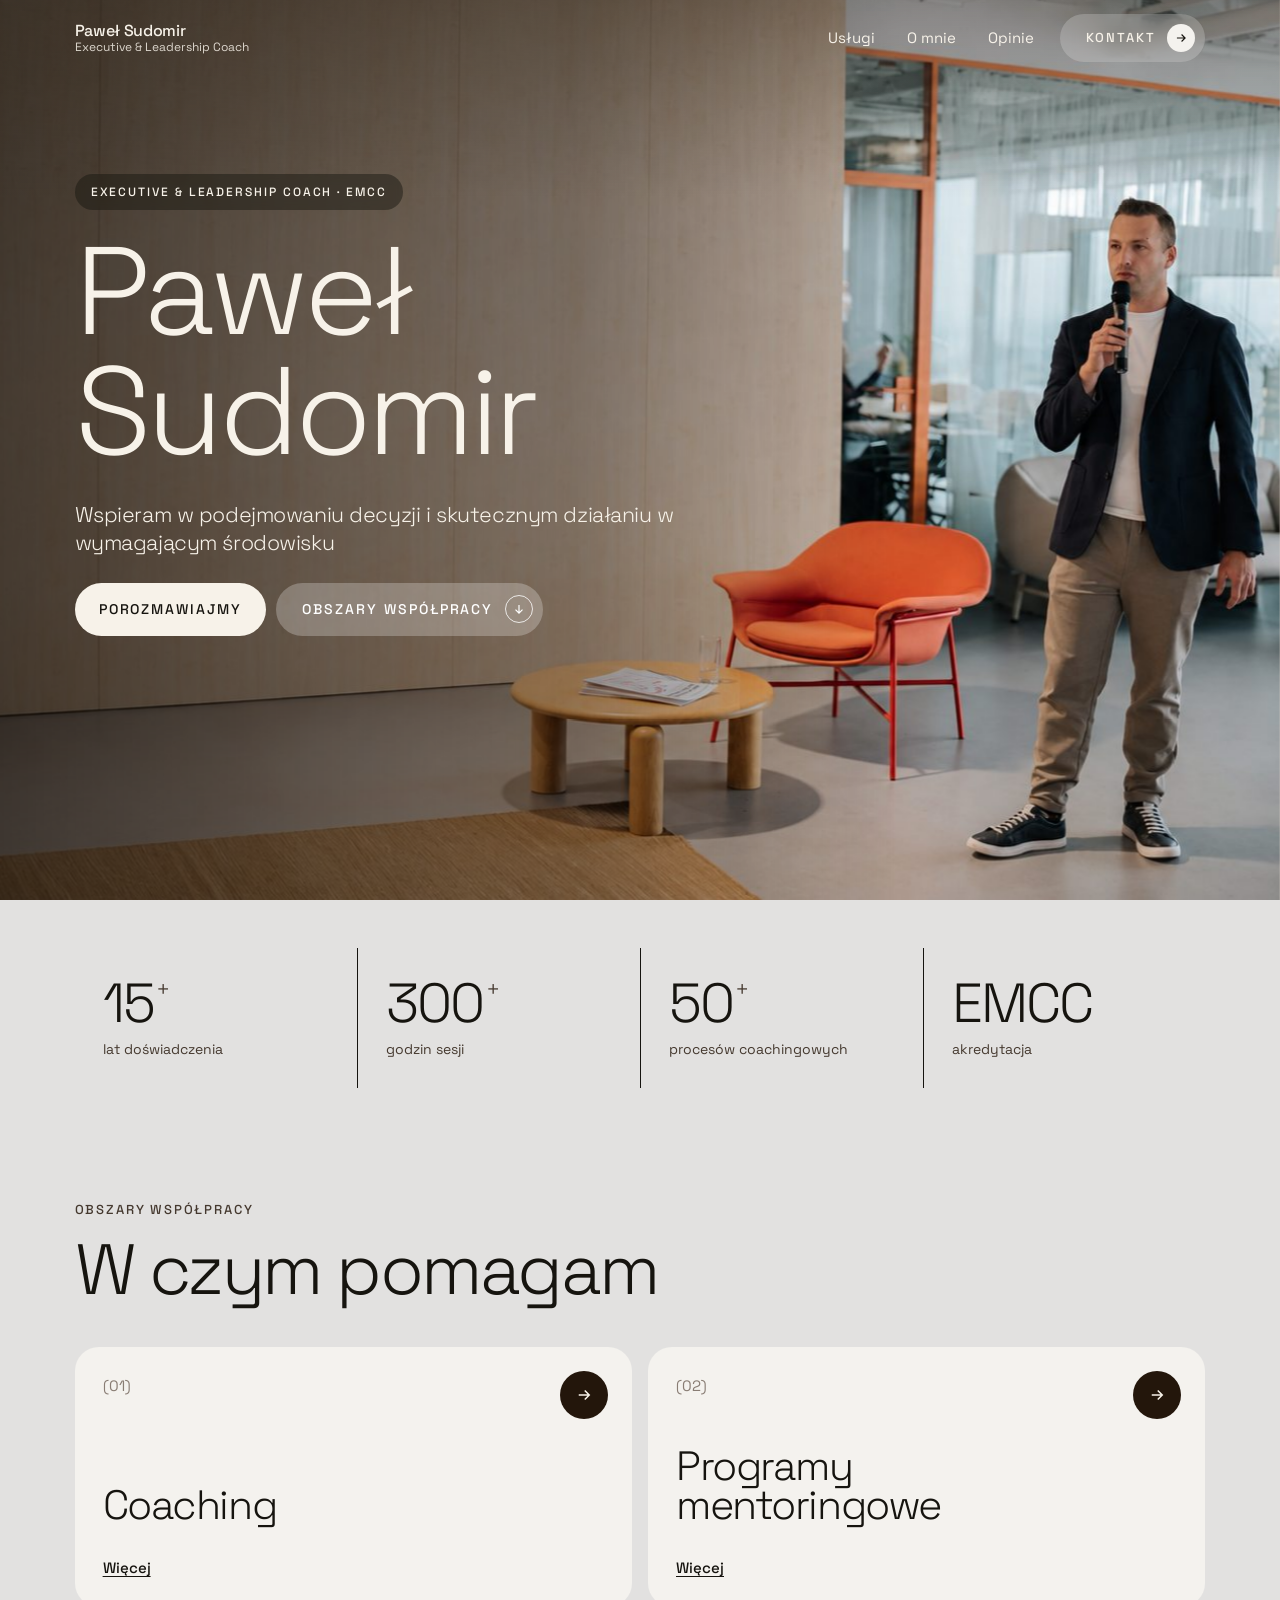
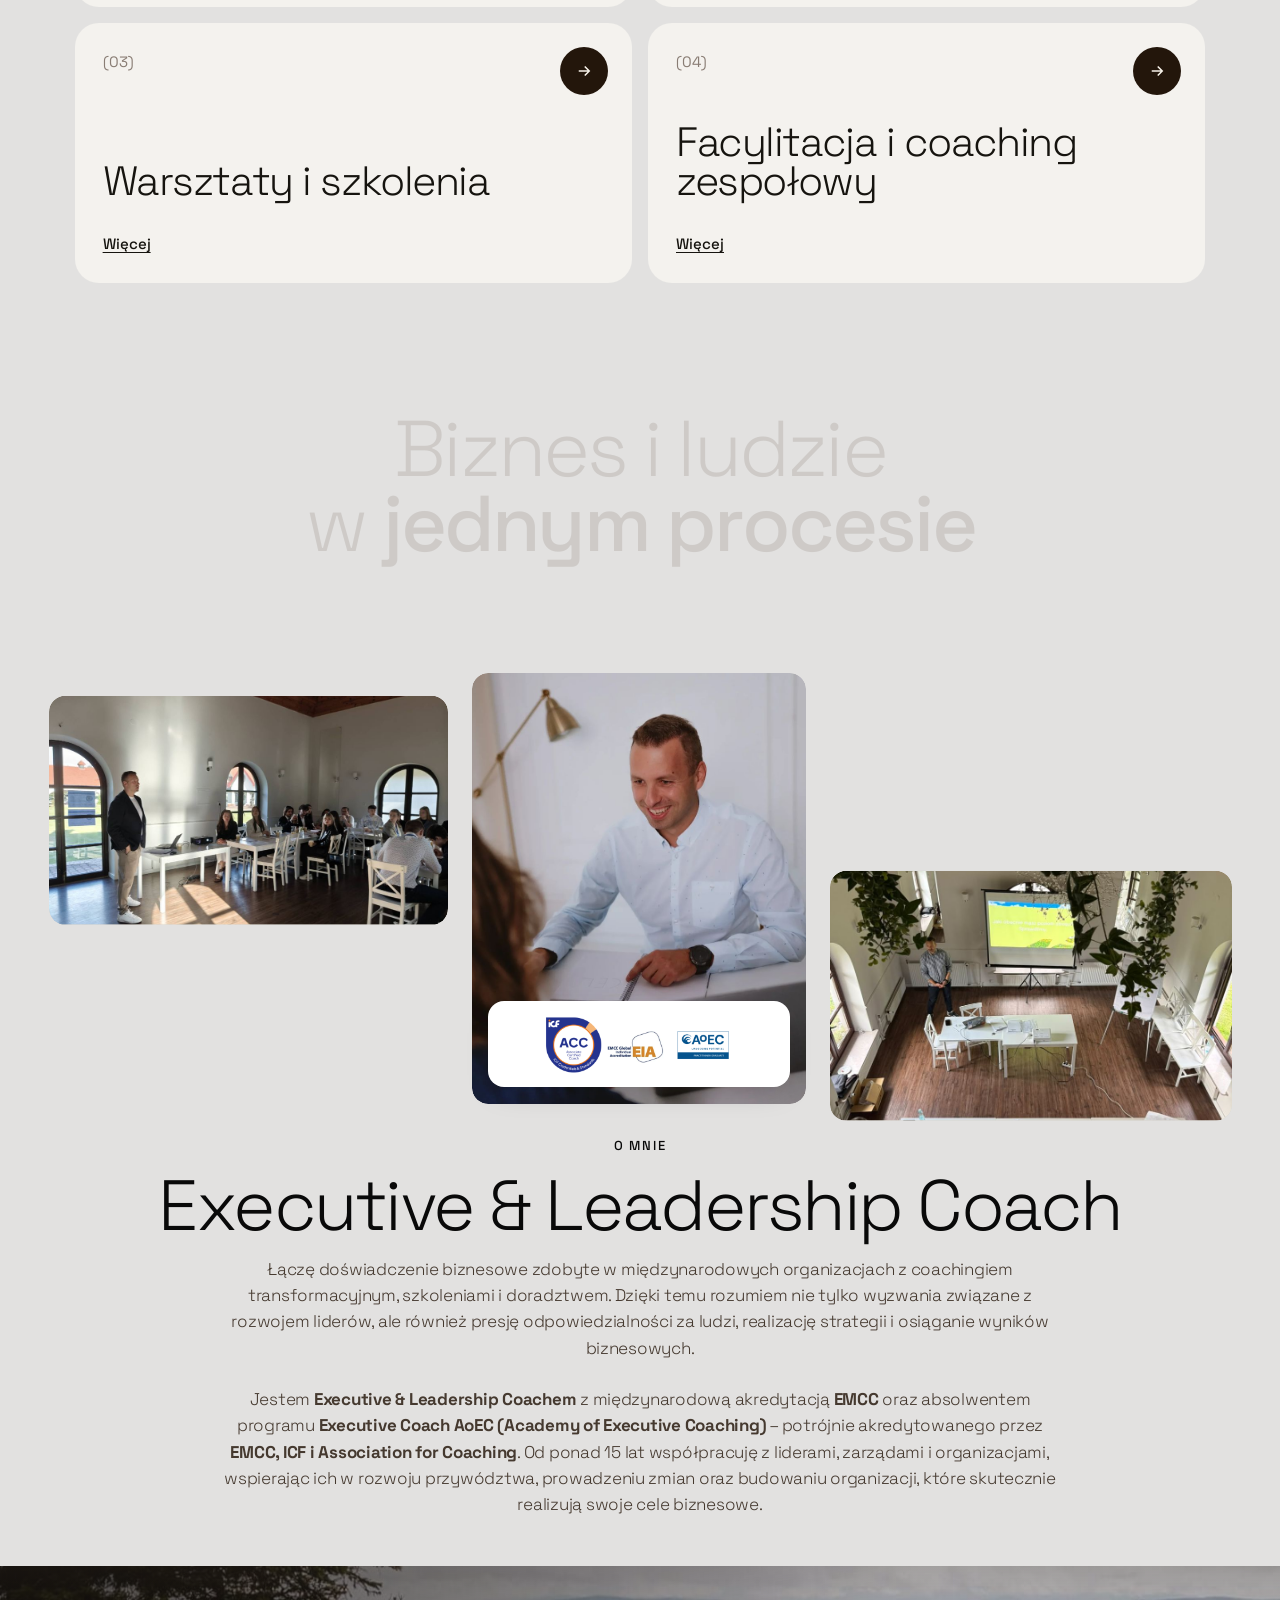
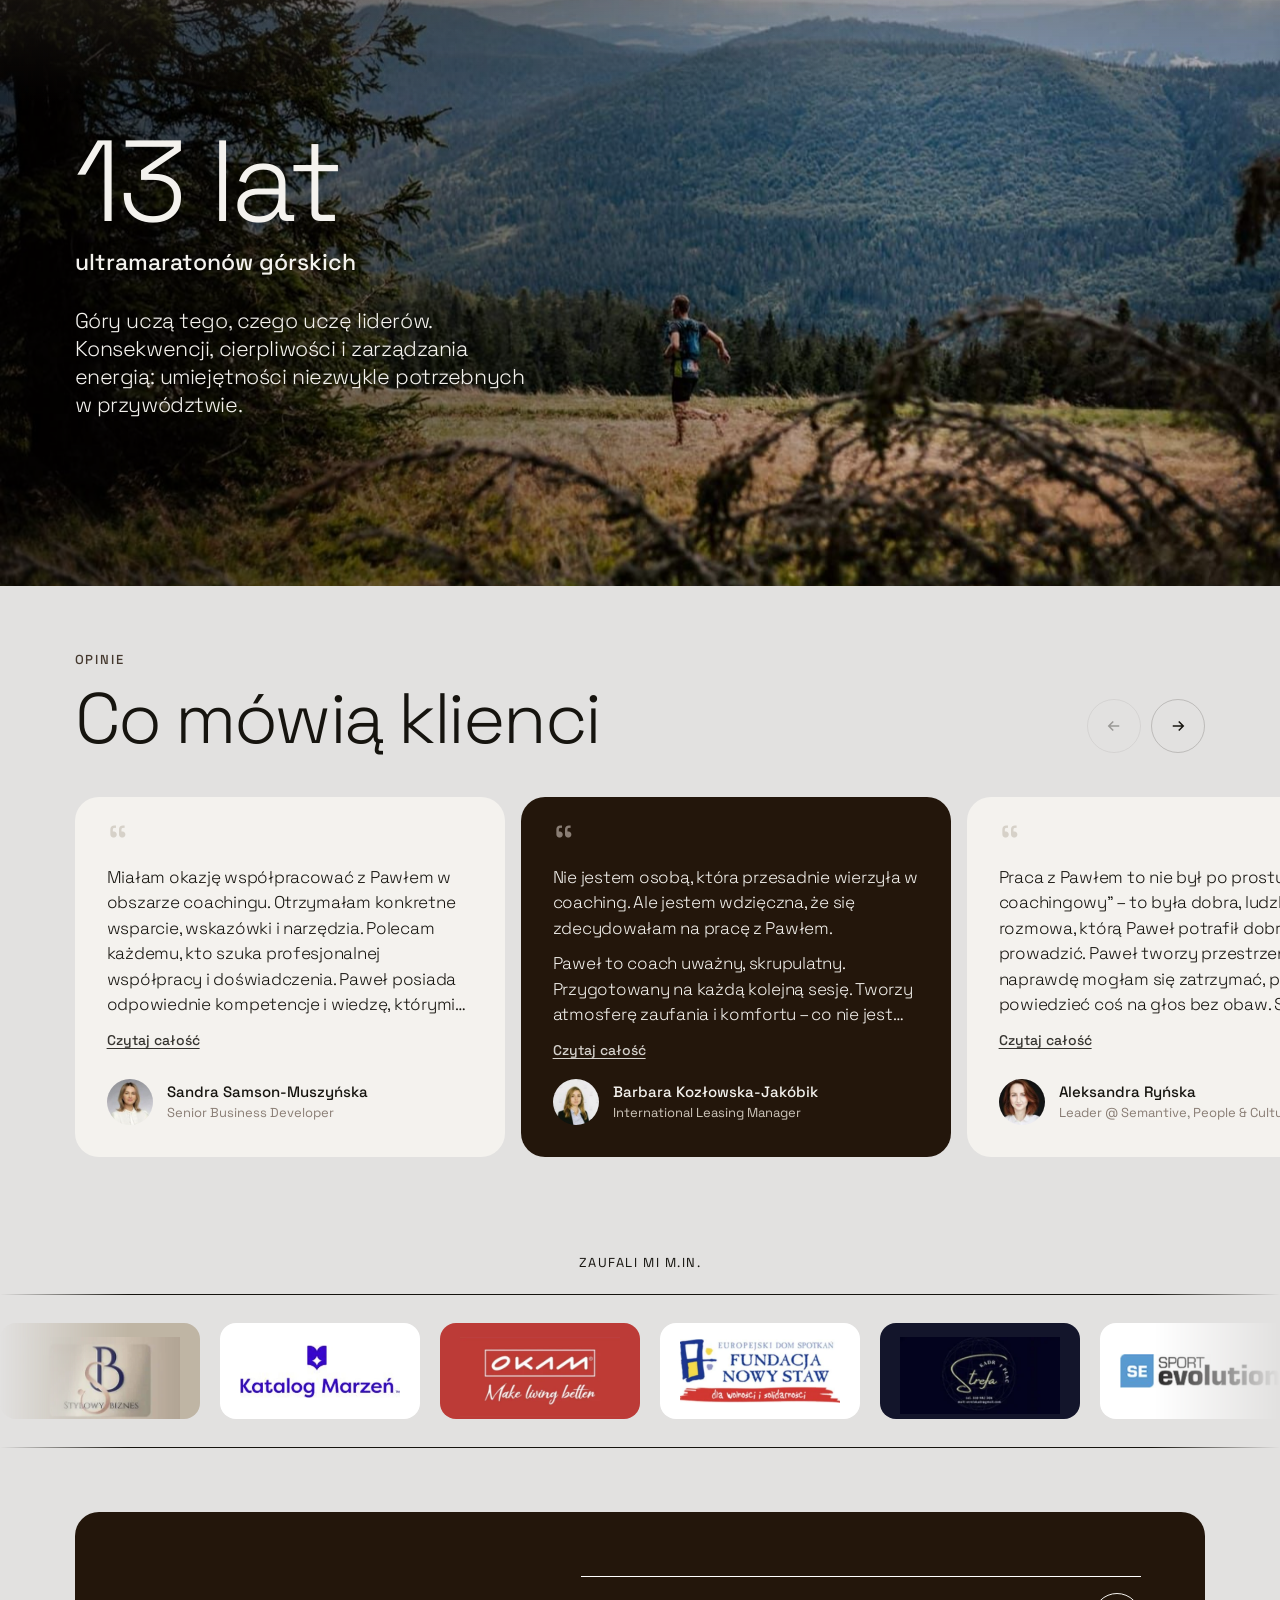
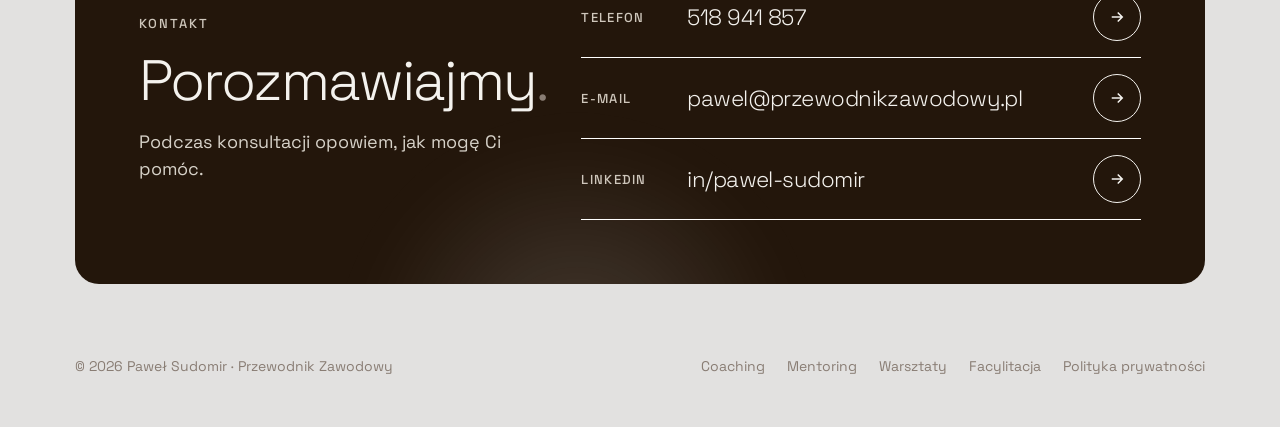
==== index.html @ 73f39958 "Strona Pawła Sudomira — pierwsza wersja" ====
<!DOCTYPE html>
<html lang="pl">
<head>
<meta charset="utf-8">
<meta name="viewport" content="width=device-width, initial-scale=1, viewport-fit=cover">
<title>Paweł Sudomir — Executive & Leadership Coach</title>
<meta name="description" content="Executive & Leadership Coach z akredytacją EMCC. Coaching, programy mentoringowe, warsztaty i szkolenia, facylitacja i coaching zespołowy.">
<link rel="canonical" href="https://przewodnikzawodowy.pl/">
<meta property="og:type" content="website">
<meta property="og:title" content="Paweł Sudomir — Executive & Leadership Coach">
<meta property="og:description" content="Executive & Leadership Coach z akredytacją EMCC. Coaching, programy mentoringowe, warsztaty i szkolenia, facylitacja i coaching zespołowy.">
<meta property="og:image" content="https://przewodnikzawodowy.pl/assets/img/hero.jpg">
<meta name="theme-color" content="#E2E1E0">
<link rel="icon" href="assets/img/favicon.svg" type="image/svg+xml">
<link rel="preload" href="assets/fonts/space-grotesk-latin-wght-normal.woff2" as="font" type="font/woff2" crossorigin>
<link rel="stylesheet" href="assets/css/style.css">
<script defer src="assets/js/main.js"></script>
</head>
<body class="home">
<a class="skip" href="#main">Przejdź do treści</a>
<header class="header" data-solid="0">
  <div class="container">
    <a class="brand" href="#top" aria-label="Paweł Sudomir — strona główna"><b>Paweł Sudomir</b><small>Executive &amp; Leadership Coach</small></a>
    <nav class="nav" aria-label="Główna nawigacja">
      <a href="#uslugi">Usługi</a>
      <a href="#o-mnie">O mnie</a>
      <a href="#opinie">Opinie</a>
      <a class="btn" href="#kontakt">Kontakt <span class="ic"><svg viewBox="0 0 24 24" fill="none" stroke="currentColor" stroke-width="2" aria-hidden="true"><path d="M5 12h14M13 6l6 6-6 6"/></svg></span></a>
    </nav>
    <button class="burger" aria-label="Otwórz menu" aria-expanded="false" aria-controls="mobile-menu"><span></span><span></span></button>
  </div>
</header>
<div class="mobile-menu" id="mobile-menu" aria-hidden="true">
  <nav aria-label="Menu mobilne">
    <a href="#uslugi">Usługi</a>
    <a href="#o-mnie">O mnie</a>
    <a href="#opinie">Opinie</a>
    <a href="#kontakt">Kontakt</a>
  </nav>
  <div class="mm-contact"><a href="tel:+48518941857">518 941 857</a><a href="mailto:pawel@przewodnikzawodowy.pl">pawel@przewodnikzawodowy.pl</a></div>
</div>
<main id="main">
  <section class="hero" id="top" aria-label="Wprowadzenie">
    <div class="hero-media" data-parallax="0.18"><img src="assets/img/hero.jpg" alt="Paweł Sudomir podczas wystąpienia" width="1672" height="941" fetchpriority="high"></div>
    <div class="hero-inner container">
      <span class="hero-tag fade-in">Executive &amp; Leadership Coach · EMCC</span>
      <h1><span class="line"><span>Paweł</span></span><span class="line"><span>Sudomir</span></span></h1>
      <p class="lead fade-in d1">Wspieram w podejmowaniu decyzji i skutecznym działaniu w wymagającym środowisku</p>
      <div class="hero-actions fade-in d2">
        <a class="btn btn-cream" href="#kontakt">Porozmawiajmy</a>
        <a class="btn btn-glass" href="#uslugi">Obszary współpracy <span class="ic"><svg viewBox="0 0 24 24" fill="none" stroke="currentColor" stroke-width="2" aria-hidden="true"><path d="M12 5v14M6 13l6 6 6-6"/></svg></span></a>
      </div>
    </div>
  </section>

  <section class="container" aria-label="W liczbach">
    <div class="stats">
      <div class="stat rv"><div class="num"><span data-count="15">15</span><sup>+</sup></div><p>lat doświadczenia</p></div>
      <div class="stat rv rv-d1"><div class="num"><span data-count="300">300</span><sup>+</sup></div><p>godzin sesji</p></div>
      <div class="stat rv rv-d2"><div class="num"><span data-count="50">50</span><sup>+</sup></div><p>procesów coachingowych</p></div>
      <div class="stat rv rv-d3"><div class="num">EMCC</div><p>akredytacja</p></div>
    </div>
  </section>

  <section class="section container" id="uslugi" aria-labelledby="uslugi-h">
    <div class="sec-head rv"><p class="kicker">Obszary współpracy</p><h2 class="h-xl" id="uslugi-h">W czym pomagam</h2></div>
    <div class="services">
      <a class="svc rv" href="uslugi/coaching.html">
        <span class="nr">(01)</span>
        <span class="arrow" aria-hidden="true"><svg viewBox="0 0 24 24" fill="none" stroke="currentColor" stroke-width="2" aria-hidden="true"><path d="M5 12h14M13 6l6 6-6 6"/></svg></span>
        <span class="bottom"><h3>Coaching</h3><span class="desc"><span>Indywidualna praca z liderem nad decyzjami, komunikacją i działaniem pod presją.</span></span><span class="more">Więcej</span></span>
      </a>
      <a class="svc rv rv-d1" href="uslugi/mentoring.html">
        <span class="nr">(02)</span>
        <span class="arrow" aria-hidden="true"><svg viewBox="0 0 24 24" fill="none" stroke="currentColor" stroke-width="2" aria-hidden="true"><path d="M5 12h14M13 6l6 6-6 6"/></svg></span>
        <span class="bottom"><h3>Programy mentoringowe</h3><span class="desc"><span>Programy, w których doświadczenie liderów realnie przechodzi na kolejnych managerów.</span></span><span class="more">Więcej</span></span>
      </a>
      <a class="svc rv" href="uslugi/warsztaty.html">
        <span class="nr">(03)</span>
        <span class="arrow" aria-hidden="true"><svg viewBox="0 0 24 24" fill="none" stroke="currentColor" stroke-width="2" aria-hidden="true"><path d="M5 12h14M13 6l6 6-6 6"/></svg></span>
        <span class="bottom"><h3>Warsztaty i szkolenia</h3><span class="desc"><span>Praktyczne warsztaty z przywództwa, komunikacji i pracy pod presją. Mniej teorii, więcej ćwiczeń.</span></span><span class="more">Więcej</span></span>
      </a>
      <a class="svc rv rv-d1" href="uslugi/facylitacja.html">
        <span class="nr">(04)</span>
        <span class="arrow" aria-hidden="true"><svg viewBox="0 0 24 24" fill="none" stroke="currentColor" stroke-width="2" aria-hidden="true"><path d="M5 12h14M13 6l6 6-6 6"/></svg></span>
        <span class="bottom"><h3>Facylitacja i coaching zespołowy</h3><span class="desc"><span>Spotkania, na których zarządy i zespoły dochodzą do decyzji, oraz praca nad współpracą w zespole.</span></span><span class="more">Więcej</span></span>
      </a>
    </div>
  </section>

  <section class="statement container" aria-label="Motto"><p data-words>Biznes i ludzie <br>w <strong>jednym procesie</strong></p></section>

  <section class="about" id="o-mnie" aria-labelledby="o-mnie-h">
    <div class="gallery" data-gallery>
      <figure class="g1 rv" data-float="-0.04"><img src="assets/img/sala.jpg" alt="Warsztat prowadzony przez Pawła Sudomira" loading="lazy" width="1000" height="750"></figure>
      <figure class="g2 rv rv-d1">
        <div class="ph"><img src="assets/img/coaching.jpg" alt="Paweł Sudomir podczas sesji coachingowej" loading="lazy" width="900" height="1038"></div>
        <div class="badges"><img src="assets/img/akredytacje.png" alt="Akredytacje: ICF ACC, EMCC Global Individual Accreditation, AoEC Practitioner Graduate" loading="lazy" width="906" height="252"></div>
      </figure>
      <figure class="g3 rv rv-d2" data-float="0.05"><img src="assets/img/warsztaty.jpg" alt="Uczestnicy warsztatu przy pracy" loading="lazy" width="900" height="1200"></figure>
    </div>
    <div class="about-text">
      <p class="kicker rv">O mnie</p>
      <h2 class="h-xl rv" id="o-mnie-h">Executive &amp; Leadership Coach</h2>
      <div class="body rv">
        <p>Łączę doświadczenie biznesowe zdobyte w międzynarodowych organizacjach z coachingiem transformacyjnym, szkoleniami i doradztwem. Dzięki temu rozumiem nie tylko wyzwania związane z rozwojem liderów, ale również presję odpowiedzialności za ludzi, realizację strategii i osiąganie wyników biznesowych.</p>
        <p>Jestem <strong>Executive &amp; Leadership Coachem</strong> z międzynarodową akredytacją <strong>EMCC</strong> oraz absolwentem programu <strong>Executive Coach AoEC (Academy of Executive Coaching)</strong> – potrójnie akredytowanego przez <strong>EMCC, ICF i Association for Coaching</strong>. Od ponad 15 lat współpracuję z liderami, zarządami i organizacjami, wspierając ich w rozwoju przywództwa, prowadzeniu zmian oraz budowaniu organizacji, które skutecznie realizują swoje cele biznesowe.</p>
      </div>
    </div>
  </section>

  <section class="passion" id="pasja" aria-labelledby="pasja-h">
    <div class="passion-media" data-parallax="0.12"><img src="assets/img/pasja.jpg" alt="Paweł Sudomir podczas biegu górskiego" loading="lazy" width="1440" height="960"></div>
    <div class="container">
      <div class="passion-box">
        <div class="rv"><p class="big" id="pasja-h"><span data-count="13">13</span> lat</p><p class="sub">ultramaratonów górskich</p></div>
        <p class="txt rv rv-d1">Góry uczą tego, czego uczę liderów. Konsekwencji, cierpliwości i zarządzania energią: umiejętności niezwykle potrzebnych w przywództwie.</p>
      </div>
    </div>
  </section>

  <section class="section" id="opinie" aria-labelledby="opinie-h">
    <div class="container reviews-head rv">
      <div class="sec-head" style="margin:0"><p class="kicker">Opinie</p><h2 class="h-xl" id="opinie-h">Co mówią klienci</h2></div>
      <div class="car-nav"><button type="button" data-prev aria-label="Poprzednia opinia"><svg viewBox="0 0 24 24" fill="none" stroke="currentColor" stroke-width="2" aria-hidden="true"><path d="M19 12H5M11 6l-6 6 6 6"/></svg></button><button type="button" data-next aria-label="Następna opinia"><svg viewBox="0 0 24 24" fill="none" stroke="currentColor" stroke-width="2" aria-hidden="true"><path d="M5 12h14M13 6l6 6-6 6"/></svg></button></div>
    </div>
    <div class="track rv" data-track tabindex="0" aria-label="Opinie klientów (przewijane)">
      <figure class="review ">
        <div><div class="q" aria-hidden="true">“</div><blockquote><p>Miałam okazję współpracować z Pawłem w obszarze coachingu. Otrzymałam konkretne wsparcie, wskazówki i narzędzia. Polecam każdemu, kto szuka profesjonalnej współpracy i doświadczenia. Paweł posiada odpowiednie kompetencje i wiedzę, którymi się dzieli i umiejętnie kieruje, tak aby wypracować najlepsze rozwiązania. Właśnie takie podejście pomogło mi wybrać kierunek działania, ustalić priorytety oraz zaplanować kolejne kroki. Bardzo polecam!</p></blockquote><button type="button" class="read-more" data-read>Czytaj całość</button></div>
        <figcaption><img class="av" src="assets/img/opinie/ss.jpg" alt="" width="46" height="46"><span><b>Sandra Samson-Muszyńska</b><small>Senior Business Developer</small></span></figcaption>
      </figure>
      <figure class="review dark">
        <div><div class="q" aria-hidden="true">“</div><blockquote><p>Nie jestem osobą, która przesadnie wierzyła w coaching. Ale jestem wdzięczna, że się zdecydowałam na pracę z Pawłem.</p><p>Paweł to coach uważny, skrupulatny. Przygotowany na każdą kolejną sesję. Tworzy atmosferę zaufania i komfortu – co nie jest łatwe, szczególnie rozmawiając online! Co szczególnie do mnie trafiło to to, że za każdym razem wiedziałam, że mogę przyjść z tym, czego akurat potrzebuję, a Paweł podąży za mną – bo ma do tego narzędzia i przygotowanie.</p><p>Wypracowałam z jego pomocą narzędzia, z których korzystam codziennie i naprawdę ułatwiają mi życie.</p><p>Gdy szukasz zmiany, potrzebujesz się przeprofilować, coś Cię uwiera – szczególnie w życiu profesjonalnym – Paweł to Twój człowiek!</p><p>Powodzenia Paweł i jeszcze raz wielkie dzięki!</p></blockquote><button type="button" class="read-more" data-read>Czytaj całość</button></div>
        <figcaption><img class="av" src="assets/img/opinie/bk.jpg" alt="" width="46" height="46"><span><b>Barbara Kozłowska-Jakóbik</b><small>International Leasing Manager</small></span></figcaption>
      </figure>
      <figure class="review ">
        <div><div class="q" aria-hidden="true">“</div><blockquote><p>Praca z Pawłem to nie był po prostu „proces coachingowy” – to była dobra, ludzka rozmowa, którą Paweł potrafił dobrze prowadzić. Paweł tworzy przestrzeń, w której naprawdę mogłam się zatrzymać, pomyśleć, powiedzieć coś na głos bez obaw. Słucha uważnie, z ciekawością i bez presji. Dzięki niemu poukładałam kilka ważnych dla siebie spraw ale i wzmocniłam siebie. Bardzo polecam każdemu, kto szuka nie tylko coacha, ale też uważnego towarzysza w zmianie. Dzięki Paweł!</p></blockquote><button type="button" class="read-more" data-read>Czytaj całość</button></div>
        <figcaption><img class="av" src="assets/img/opinie/ar.jpg" alt="" width="46" height="46"><span><b>Aleksandra Ryńska</b><small>Leader @ Semantive, People & Culture</small></span></figcaption>
      </figure>
      <figure class="review ">
        <div><div class="q" aria-hidden="true">“</div><blockquote><p>Miałam coaching z Pawłem 🙂 Nie wiedziałam, czego się spodziewać, a wyszłam z konkretnymi narzędziami i nową energią – dziękuję! Dzięki Tobie poukładałam sobie w głowie więcej niż przez ostatnie miesiące. Przez cały czas czułam wsparcie i przestrzeń do przemyśleń. Trafne spostrzeżenia i różnorodne pytania pomogły mi skupić się na tym, co naprawdę ważne, dzięki czemu dość szybko osiągnęłam cel. Gorąco polecam! 🙂</p></blockquote><button type="button" class="read-more" data-read>Czytaj całość</button></div>
        <figcaption><img class="av" src="assets/img/opinie/is.jpg" alt="" width="46" height="46"><span><b>Iryna Siwiak</b><small>Executive Assistant for CEO, FoodWell Sp. z o.o.</small></span></figcaption>
      </figure>
      <figure class="review ink">
        <div><div class="q" aria-hidden="true">“</div><blockquote><p>Sesje coachingowe z Pawłem, to kilka tygodni pełne emocji i refleksji. Pokazały mi szerszą perspektywę patrzenia na świat, na problemy i wyzwania – dotyczy to zarówno sfery prywatnej jak i służbowej. Nie wiedziałam czego się spodziewać po sesjach, ale Paweł świetnie poprowadził mnie za rękę.</p><p>Okazało się, że „się da”, że jest rozwiązanie, że mam zasoby i muszę (i chcę!) po nie sięgnąć. Paweł jest bardzo uważny, ma doskonałe wyczucie sytuacji i daje przestrzeń na to, aby przemyśleć i przeanalizować.</p><p>Nabrałam pewności siebie (która mnie mocno ograniczała), zaczęłam doceniać sama siebie, okazało się, że mogę więcej i że mogę realizować moje cele.</p><p>Sesje coachingowe z Pawłem to podróż w głąb siebie i absolutnie polecam każdemu, kto choć przez chwilę wątpi w siebie i myśli, że „się nie da”!</p><p>Paweł: dziękuję Ci za tę fantastyczną przygodę, którą na pewno będziemy jeszcze wspólnie kontynuować.</p></blockquote><button type="button" class="read-more" data-read>Czytaj całość</button></div>
        <figcaption><img class="av" src="assets/img/opinie/ps.jpg" alt="" width="46" height="46"><span><b>Paulina Skowron</b><small>Communication & PR Manager, SAIC Motor Poland (MG)</small></span></figcaption>
      </figure>
    </div>
  </section>

  <dialog class="review-dialog" id="review-dialog" aria-label="Pełna opinia">
    <button type="button" class="rd-close" aria-label="Zamknij" data-close><span></span><span></span></button>
    <div class="rd-body"></div>
  </dialog>

  <section class="logos" aria-label="Firmy, z którymi współpracuję">
    <p>Zaufali mi m.in.</p>
    <div class="marquee"><div class="marquee-track"><div class="marquee-set"><span class="logo" style="background:#BFB5A4"><img src="assets/img/logos/stylowy-biznes.webp" alt="Stylowy Biznes" height="100"></span><span class="logo" style="background:#FFFFFF"><img src="assets/img/logos/katalog-marzen.webp" alt="Katalog Marzeń" height="100"></span><span class="logo" style="background:#BC3B37"><img src="assets/img/logos/okam.webp" alt="OKAM" height="100"></span><span class="logo" style="background:#FFFFFF"><img src="assets/img/logos/fundacja-nowy-staw.webp" alt="Fundacja Nowy Staw" height="100"></span><span class="logo" style="background:#13152B"><img src="assets/img/logos/strefa-kadr-i-plac.webp" alt="Strefa Kadr i Płac" height="100"></span><span class="logo" style="background:#FFFFFF"><img src="assets/img/logos/sport-evolution.webp" alt="Sport Evolution" height="100"></span><span class="logo" style="background:#FFFFFF"><img src="assets/img/logos/polka.webp" alt="PolKa — Polska Kaucja" height="100"></span><span class="logo" style="background:#FFFFFF"><img src="assets/img/logos/res-energy.webp" alt="res energy" height="100"></span><span class="logo" style="background:#111B3F"><img src="assets/img/logos/coi.webp" alt="Centralny Ośrodek Informatyki" height="100"></span></div><div class="marquee-set" aria-hidden="true"><span class="logo" style="background:#BFB5A4"><img src="assets/img/logos/stylowy-biznes.webp" alt="Stylowy Biznes" height="100"></span><span class="logo" style="background:#FFFFFF"><img src="assets/img/logos/katalog-marzen.webp" alt="Katalog Marzeń" height="100"></span><span class="logo" style="background:#BC3B37"><img src="assets/img/logos/okam.webp" alt="OKAM" height="100"></span><span class="logo" style="background:#FFFFFF"><img src="assets/img/logos/fundacja-nowy-staw.webp" alt="Fundacja Nowy Staw" height="100"></span><span class="logo" style="background:#13152B"><img src="assets/img/logos/strefa-kadr-i-plac.webp" alt="Strefa Kadr i Płac" height="100"></span><span class="logo" style="background:#FFFFFF"><img src="assets/img/logos/sport-evolution.webp" alt="Sport Evolution" height="100"></span><span class="logo" style="background:#FFFFFF"><img src="assets/img/logos/polka.webp" alt="PolKa — Polska Kaucja" height="100"></span><span class="logo" style="background:#FFFFFF"><img src="assets/img/logos/res-energy.webp" alt="res energy" height="100"></span><span class="logo" style="background:#111B3F"><img src="assets/img/logos/coi.webp" alt="Centralny Ośrodek Informatyki" height="100"></span></div></div></div>
  </section>

  <section class="contact-wrap container" id="kontakt" aria-labelledby="kontakt-h">
    <div class="contact rv">
      <div class="blob" aria-hidden="true"></div>
      <div>
        <p class="kicker">Kontakt</p>
        <h2 id="kontakt-h">Porozmawiajmy<span>.</span></h2>
        <p class="note">Podczas konsultacji opowiem, jak mogę Ci pomóc.</p>
      </div>
      <div class="c-rows">
        <a class="c-row" href="tel:+48518941857"><small>Telefon</small><span>518 941 857</span><i><svg viewBox="0 0 24 24" fill="none" stroke="currentColor" stroke-width="2" aria-hidden="true"><path d="M5 12h14M13 6l6 6-6 6"/></svg></i></a>
        <a class="c-row" href="mailto:pawel@przewodnikzawodowy.pl"><small>E-mail</small><span>pawel@przewodnikzawodowy.pl</span><i><svg viewBox="0 0 24 24" fill="none" stroke="currentColor" stroke-width="2" aria-hidden="true"><path d="M5 12h14M13 6l6 6-6 6"/></svg></i></a>
        <a class="c-row" href="https://pl.linkedin.com/in/pawel-sudomir" target="_blank" rel="noopener"><small>LinkedIn</small><span>in/pawel-sudomir</span><i><svg viewBox="0 0 24 24" fill="none" stroke="currentColor" stroke-width="2" aria-hidden="true"><path d="M5 12h14M13 6l6 6-6 6"/></svg></i></a>
      </div>
    </div>
  </section>
</main>
<footer class="footer">
  <div class="container">
    <span>© <span data-year>2026</span> Paweł Sudomir · Przewodnik Zawodowy</span>
    <nav aria-label="Stopka"><a href="uslugi/coaching.html">Coaching</a><a href="uslugi/mentoring.html">Mentoring</a><a href="uslugi/warsztaty.html">Warsztaty</a><a href="uslugi/facylitacja.html">Facylitacja</a><a href="polityka-prywatnosci.html">Polityka prywatności</a></nav>
  </div>
</footer>
</body>
</html>
---- assets/css/style.css ----
/* =========================================================
   Paweł Sudomir — Executive & Leadership Coach
   Statyczna strona (HTML/CSS/JS), bez buildu.
   ========================================================= */

@font-face{font-family:"Space Grotesk";font-style:normal;font-display:swap;font-weight:300 700;src:url(../fonts/space-grotesk-latin-ext-wght-normal.woff2) format("woff2-variations");unicode-range:U+0100-02BA,U+02BD-02C5,U+02C7-02CC,U+02CE-02D7,U+02DD-02FF,U+0304,U+0308,U+0329,U+1D00-1DBF,U+1E00-1E9F,U+1EF2-1EFF,U+2020,U+20A0-20AB,U+20AD-20C0,U+2113,U+2C60-2C7F,U+A720-A7FF}
@font-face{font-family:"Space Grotesk";font-style:normal;font-display:swap;font-weight:300 700;src:url(../fonts/space-grotesk-latin-wght-normal.woff2) format("woff2-variations");unicode-range:U+0000-00FF,U+0131,U+0152-0153,U+02BB-02BC,U+02C6,U+02DA,U+02DC,U+0304,U+0308,U+0329,U+2000-206F,U+20AC,U+2122,U+2191,U+2193,U+2212,U+2215,U+FEFF,U+FFFD}

:root{
  --bg:#E2E1E0;        /* tło strony */
  --ink:#16140F;       /* tekst główny */
  --ink-2:#45392F;     /* tekst pomocniczy ciemny */
  --dark:#23160B;      /* ciemne karty / strzałki */
  --off:#F4F2EE;       /* jasne karty */
  --cream:#F7F2E9;     /* tekst na zdjęciach */
  --nude:#D6D1C8;
  --muted:#897D74;     /* taupe */
  --muted-l:#CFC7BC;
  --line:#16140F;
  --r:24px;
  --r-s:16px;
  --pad:clamp(20px,5.83vw,84px);
  --max:1440px;
  --ease:cubic-bezier(.2,.7,.2,1);
}

*{box-sizing:border-box;margin:0;padding:0}
html{scroll-behavior:smooth;-webkit-text-size-adjust:100%}
body{font-family:"Space Grotesk",system-ui,sans-serif;background:var(--bg);color:var(--ink);font-size:17px;line-height:1.5;-webkit-font-smoothing:antialiased;overflow-x:hidden}
img{display:block;max-width:100%}
a{color:inherit;text-decoration:none}
button{font:inherit;color:inherit;background:none;border:0;cursor:pointer}
:focus-visible{outline:2px solid var(--muted);outline-offset:3px;border-radius:6px}
.sr-only{position:absolute;width:1px;height:1px;overflow:hidden;clip:rect(0 0 0 0);white-space:nowrap}
.container{max-width:var(--max);margin:0 auto;padding-inline:var(--pad)}
.skip{position:absolute;left:12px;top:-60px;z-index:100;background:var(--ink);color:var(--cream);padding:10px 16px;border-radius:999px;transition:top .2s}
.skip:focus{top:12px}

/* ---------- typografia ---------- */
.h-xl{font-weight:300;font-size:clamp(46px,5.56vw,80px);line-height:.95;letter-spacing:-.035em;color:var(--ink)}
.kicker{font-size:13px;font-weight:500;letter-spacing:.14em;text-transform:uppercase;color:var(--ink-2)}
.link-more{display:inline-block;font-size:15px;font-weight:500;text-decoration:underline;text-underline-offset:3px;transition:opacity .2s}
.link-more:hover{opacity:.6}

/* ---------- przyciski ---------- */
.btn{display:inline-flex;align-items:center;justify-content:center;gap:12px;border-radius:999px;font-size:14px;font-weight:500;letter-spacing:.14em;text-transform:uppercase;white-space:nowrap;transition:background .3s,color .3s,transform .3s var(--ease)}
.btn:active{transform:scale(.98)}
.btn-cream{background:var(--cream);color:var(--ink);padding:16px 24px}
.btn-cream:hover{background:#fff}
.btn-glass{background:rgba(255,255,255,.25);color:#fff;padding:10px 10px 10px 26px;backdrop-filter:blur(8px);-webkit-backdrop-filter:blur(8px)}
.btn-glass:hover{background:rgba(255,255,255,.35)}
.btn-dark{background:var(--dark);color:var(--cream);padding:10px 10px 10px 24px}
.btn-dark:hover{background:var(--ink)}
.btn .ic{width:28px;height:28px;border-radius:50%;display:grid;place-items:center;border:1px solid rgba(255,255,255,.8);transition:transform .35s var(--ease)}
.btn-dark .ic{background:var(--cream);color:var(--ink);border:0}
.btn:hover .ic{transform:translateY(2px)}
.btn .ic svg{width:14px;height:14px}
.btn-dark:hover .ic,.btn.-right:hover .ic{transform:rotate(-45deg)}

/* ---------- nagłówek ---------- */
.header{position:fixed;inset:0 0 auto;z-index:50;color:var(--cream);transition:background .35s,color .35s,box-shadow .35s,transform .4s var(--ease)}
.header .container{display:flex;align-items:center;justify-content:space-between;height:76px}
.brand{display:flex;flex-direction:column;line-height:1.2}
.brand b{font-weight:500;font-size:16px;letter-spacing:-.02em}
.brand small{font-size:12px;opacity:.85}
.nav{display:flex;align-items:center;gap:4px}
.nav a:not(.btn){padding:10px 14px;font-size:15px;border-radius:999px;position:relative;transition:background .2s}
.nav a:not(.btn)::after{content:"";position:absolute;left:14px;right:14px;bottom:6px;height:1px;background:currentColor;transform:scaleX(0);transform-origin:left;transition:transform .35s var(--ease)}
.nav a:not(.btn):hover::after,.nav a[aria-current="page"]::after{transform:scaleX(1)}
.nav .btn{margin-left:8px;background:rgba(255,255,255,.2);color:inherit;padding:10px 10px 10px 26px;font-size:13px;backdrop-filter:blur(8px);-webkit-backdrop-filter:blur(8px)}
.nav .btn .ic{background:var(--off);color:var(--ink);border:0}
.nav .btn:hover .ic{transform:rotate(-45deg)}
.header.is-solid{background:rgba(226,225,224,.86);color:var(--ink);backdrop-filter:blur(14px);-webkit-backdrop-filter:blur(14px);box-shadow:0 1px 0 rgba(22,20,15,.08)}
.header.is-solid .nav .btn{background:var(--dark);color:var(--cream)}
.header.is-hidden{transform:translateY(-100%)}
.burger{display:none;width:46px;height:46px;border-radius:50%;background:rgba(255,255,255,.2);backdrop-filter:blur(8px);-webkit-backdrop-filter:blur(8px);place-items:center;position:relative;z-index:60}
.header.is-solid .burger{background:var(--dark);color:var(--cream)}
.burger span{position:absolute;left:14px;right:14px;height:1.5px;background:currentColor;transition:transform .35s var(--ease),top .35s var(--ease)}
.burger span:nth-child(1){top:19px}.burger span:nth-child(2){top:26px}
.menu-open .burger span:nth-child(1){top:22.5px;transform:rotate(45deg)}
.menu-open .burger span:nth-child(2){top:22.5px;transform:rotate(-45deg)}

/* menu mobilne */
.mobile-menu{position:fixed;inset:0;z-index:55;background:var(--dark);color:var(--cream);display:flex;flex-direction:column;justify-content:flex-end;padding:100px var(--pad) 40px;clip-path:circle(0 at calc(100% - 46px) 38px);transition:clip-path .7s var(--ease);visibility:hidden}
.menu-open .mobile-menu{clip-path:circle(150% at calc(100% - 46px) 38px);visibility:visible}
.mobile-menu nav{display:flex;flex-direction:column;gap:6px}
.mobile-menu nav a{font-size:clamp(40px,11vw,64px);font-weight:300;letter-spacing:-.035em;line-height:1.05;opacity:0;transform:translateY(24px);transition:opacity .5s,transform .5s var(--ease)}
.menu-open .mobile-menu nav a{opacity:1;transform:none}
.menu-open .mobile-menu nav a:nth-child(2){transition-delay:.06s}.menu-open .mobile-menu nav a:nth-child(3){transition-delay:.12s}.menu-open .mobile-menu nav a:nth-child(4){transition-delay:.18s}.menu-open .mobile-menu nav a:nth-child(5){transition-delay:.24s}
.mobile-menu .mm-contact{margin-top:40px;padding-top:24px;border-top:1px solid rgba(255,255,255,.2);display:grid;gap:6px;color:var(--muted-l);font-size:16px}
.menu-open .header{color:var(--cream);background:transparent;box-shadow:none;backdrop-filter:none}
.menu-open{overflow:hidden}

/* ---------- hero ---------- */
.hero{position:relative;height:100vh;height:100svh;min-height:640px;max-height:960px;overflow:hidden;color:var(--cream);background:var(--nude)}
.hero-media{position:absolute;inset:-6% 0 0;will-change:transform}
.hero-media img{width:100%;height:100%;object-fit:cover;object-position:62% 35%;animation:heroZoom 2.4s var(--ease) both}
@keyframes heroZoom{from{transform:scale(1.08)}to{transform:none}}
.hero::after{content:"";position:absolute;inset:0;pointer-events:none;background:linear-gradient(180deg,rgba(66,57,46,.35) 0%,rgba(66,57,46,0) 22%),linear-gradient(90deg,rgba(0,0,0,.65) 0%,rgba(0,0,0,.37) 45%,rgba(0,0,0,0) 70%)}
.hero-inner{position:relative;z-index:2;height:100%;display:flex;flex-direction:column;justify-content:center;padding-bottom:90px}
.hero-tag{align-self:flex-start;display:inline-flex;padding:9px 16px;border-radius:999px;background:rgba(22,20,15,.45);backdrop-filter:blur(5px);-webkit-backdrop-filter:blur(5px);font-size:12px;font-weight:500;letter-spacing:.16em;text-transform:uppercase}
.hero h1{margin-top:26px;font-weight:300;font-size:clamp(64px,9.72vw,140px);line-height:.9;letter-spacing:-.035em}
.hero h1 .line{display:block;overflow:hidden;padding-bottom:.06em}
.hero h1 .line>span{display:block;animation:lineUp 1.1s var(--ease) both}
.hero h1 .line:nth-child(2)>span{animation-delay:.12s}
@keyframes lineUp{from{transform:translateY(105%)}to{transform:none}}
.hero .lead{margin-top:26px;font-weight:300;font-size:clamp(18px,1.67vw,24px);letter-spacing:-.02em;line-height:1.3;max-width:640px}
.hero-actions{display:flex;flex-wrap:wrap;gap:10px;margin-top:26px}
.fade-in{animation:fadeUp 1s var(--ease) both}
.d1{animation-delay:.25s}.d2{animation-delay:.4s}.d3{animation-delay:.55s}
@keyframes fadeUp{from{opacity:0;transform:translateY(24px)}to{opacity:1;transform:none}}

/* ---------- liczby ---------- */
.stats{display:grid;grid-template-columns:repeat(4,minmax(0,1fr));padding-block:48px}
.stat{padding:28px;border-left:1px solid var(--line)}
.stat:first-child{border-left:0}
.stat .num{display:flex;align-items:flex-start;gap:2px;font-weight:300;font-size:clamp(44px,4.3vw,62px);line-height:1;letter-spacing:-.035em}
.stat .num sup{font-size:.42em;line-height:1.2;color:var(--ink-2);top:0}
.stat p{margin-top:8px;font-size:15px;color:var(--ink-2);overflow-wrap:anywhere}

/* ---------- usługi ---------- */
.section{padding-block:64px;position:relative}
.sec-head{display:flex;flex-direction:column;gap:16px;margin-bottom:44px}
.services{display:grid;grid-template-columns:1fr 1fr;gap:16px}
.svc{position:relative;display:flex;flex-direction:column;justify-content:space-between;min-height:260px;padding:28px;border-radius:var(--r);background:var(--off);overflow:hidden;isolation:isolate;transition:transform .5s var(--ease),box-shadow .5s var(--ease),color .4s}
.svc::before{content:"";position:absolute;inset:0;z-index:-1;background:var(--dark);transform:translateY(101%);transition:transform .6s var(--ease)}
.svc .nr{font-size:15px;color:var(--muted);transition:color .4s}
.svc h3{font-weight:300;font-size:clamp(32px,3.2vw,46px);line-height:.95;letter-spacing:-.035em;max-width:85%}
.svc .bottom{display:flex;flex-direction:column;gap:20px}
.svc .more{font-size:15px;font-weight:500;text-decoration:underline;text-underline-offset:3px}
.arrow{position:absolute;top:24px;right:24px;width:48px;height:48px;border-radius:50%;background:var(--dark);color:var(--cream);display:grid;place-items:center;transition:transform .5s var(--ease),background .4s,color .4s}
.arrow svg{width:18px;height:18px}
.svc:hover{color:var(--cream);transform:translateY(-4px);box-shadow:0 20px 40px -24px rgba(35,22,11,.45)}
.svc:hover::before{transform:none}
.svc:hover .nr{color:var(--muted-l)}
.svc:hover .arrow{background:var(--cream);color:var(--ink);transform:rotate(-45deg)}

/* ---------- hasło ---------- */
.statement{padding-block:64px;text-align:center}
.statement p{font-weight:300;font-size:clamp(46px,6.18vw,89px);line-height:.95;letter-spacing:-.035em;color:var(--muted)}
.statement strong{font-weight:500}
.statement .w{opacity:.22;transition:opacity .4s}
.statement .w.on{opacity:1}

/* ---------- o mnie ---------- */
.about{padding:48px var(--pad);display:flex;flex-direction:column;align-items:center;gap:32px}
.gallery{position:relative;display:flex;align-items:center;justify-content:center;gap:24px;width:100%}
.gallery figure{border-radius:var(--r-s);overflow:hidden;flex:none;background:var(--nude)}
.gallery img{width:100%;height:100%;object-fit:cover;transition:transform 1.2s var(--ease)}
.gallery figure:hover img{transform:scale(1.04)}
.g1{width:399px;height:229px}
.g1 img{object-position:50% 40%}
.g2{width:334px;height:431px;position:relative;overflow:visible!important;background:none!important}
.g2 .ph{width:100%;height:100%;border-radius:var(--r-s);overflow:hidden}
.g2 img{object-position:38% 50%}
.g3{width:402px;height:250px}
.g3 img{object-position:50% 52%}
.badges{position:absolute;left:50%;bottom:17px;width:302px;transform:translateX(-50%);background:#fff;border-radius:var(--r-s);padding:4px 10px;box-shadow:0 10px 30px -12px rgba(22,20,15,.35)}
.badges img{width:100%;height:auto}
.about-text{display:flex;flex-direction:column;align-items:center;gap:16px;text-align:center;max-width:1210px}
.about-text .kicker{color:#090909}
.about-text .h-xl{color:#090909}
.about-text .body{max-width:849px;font-weight:300;font-size:18px;line-height:1.42;letter-spacing:-.015em;color:#090909}
.about-text .body p+p{margin-top:25px}
.about-text .body strong{font-weight:700}

/* ---------- pasja ---------- */
.passion{position:relative;overflow:hidden;color:var(--off);min-height:620px;display:flex;align-items:center}
.passion-media{position:absolute;inset:-10% 0;will-change:transform}
.passion-media img{width:100%;height:100%;object-fit:cover;object-position:50% 50%}
.passion::after{content:"";position:absolute;inset:0;background:linear-gradient(180deg,rgba(66,57,46,.35) 0%,rgba(66,57,46,0) 22%),linear-gradient(90deg,rgba(0,0,0,.62) 0%,rgba(0,0,0,.25) 45%,rgba(0,0,0,0) 70%)}
.passion .container{position:relative;z-index:2;width:100%;padding-block:64px}
.passion-box{max-width:458px;display:flex;flex-direction:column;gap:28px}
.passion .big{font-weight:300;font-size:clamp(84px,9vw,130px);line-height:.85;letter-spacing:-.035em}
.passion .sub{font-weight:500;font-size:clamp(20px,1.8vw,26px);margin-top:14px}
.passion .txt{font-weight:300;font-size:clamp(18px,1.67vw,24px);line-height:1.3;letter-spacing:-.02em}
.passion .credit{position:absolute;right:var(--pad);bottom:16px;z-index:2;font-size:11px;opacity:.7}

/* ---------- opinie ---------- */
.reviews-head{display:flex;justify-content:space-between;align-items:flex-end;gap:24px;margin-bottom:44px}
.car-nav{display:flex;gap:10px}
.car-nav button{width:54px;height:54px;border-radius:50%;display:grid;place-items:center;border:1px solid rgba(22,20,15,.18);transition:background .3s,color .3s,opacity .3s}
.car-nav button:hover{background:var(--dark);color:var(--cream);border-color:var(--dark)}
.car-nav button:disabled{opacity:.35;pointer-events:none}
.car-nav svg{width:18px;height:18px}
.track{display:flex;gap:16px;overflow-x:auto;scroll-snap-type:x mandatory;scroll-padding-inline:var(--pad);padding-inline:var(--pad);scrollbar-width:none;cursor:grab;overscroll-behavior-x:contain}
.track::-webkit-scrollbar{display:none}
.track.dragging{cursor:grabbing;scroll-snap-type:none}
.track.dragging *{pointer-events:none;user-select:none}
.review{flex:0 0 430px;height:320px;scroll-snap-align:start;border-radius:var(--r);padding:32px;display:flex;flex-direction:column;justify-content:space-between;background:var(--off)}
.review .q{font-weight:300;font-size:56px;line-height:.6;height:22px;color:var(--nude)}
.review blockquote{margin-top:14px;font-weight:300;font-size:19px;line-height:1.45;letter-spacing:-.015em}
.review figcaption{display:flex;align-items:center;gap:14px}
.review .av{flex:0 0 46px;height:46px;border-radius:50%;display:grid;place-items:center;background:var(--nude);font-weight:500;font-size:15px}
.review b{display:block;font-weight:500;font-size:15px}
.review small{display:block;font-size:13px;color:var(--muted)}
.review.dark{background:var(--dark);color:var(--off)}
.review.ink{background:var(--ink);color:var(--off)}
.review.dark .q,.review.ink .q{color:var(--muted)}
.review.dark .av,.review.ink .av{background:rgba(255,255,255,.12)}
.review.dark small,.review.ink small{color:var(--muted-l)}

/* ---------- logotypy ---------- */
.logos{padding-block:32px;text-align:center}
.logos>p{font-size:13px;letter-spacing:.12em;text-transform:uppercase;color:var(--ink)}
.marquee{margin-top:22px;border-block:1px solid var(--line);padding-block:32px;overflow:hidden;-webkit-mask-image:linear-gradient(90deg,transparent,#000 10%,#000 90%,transparent);mask-image:linear-gradient(90deg,transparent,#000 10%,#000 90%,transparent)}
.marquee-track{display:flex;width:max-content;animation:marquee 90s linear infinite}
.marquee:hover .marquee-track{animation-play-state:paused}
.marquee-set{display:flex;align-items:center;gap:80px;padding-right:80px}
.marquee-set span{font-size:26px;letter-spacing:-.03em;color:var(--muted-l);white-space:nowrap;transition:color .3s}
.marquee-set span:hover{color:var(--ink)}
.marquee-set .l{font-weight:300}.marquee-set .r{font-weight:400}.marquee-set .m{font-weight:500;font-size:22px;letter-spacing:.04em}
@keyframes marquee{to{transform:translateX(-50%)}}

/* ---------- kontakt ---------- */
.contact-wrap{padding-block:32px}
.contact{position:relative;overflow:hidden;isolation:isolate;background:var(--dark);color:var(--off);border-radius:var(--r);padding:clamp(28px,5vw,72px);display:grid;grid-template-columns:minmax(0,1fr) minmax(0,560px);gap:clamp(32px,5.5vw,80px);align-items:center}
.contact .blob{position:absolute;z-index:-1;left:25%;top:60%;width:440px;height:440px;border-radius:50%;background:radial-gradient(circle,rgba(255,255,255,.16),rgba(255,255,255,0) 70%);filter:blur(30px);animation:blob 14s ease-in-out infinite}
@keyframes blob{50%{transform:translate(60px,-50px) scale(1.15)}}
.contact .kicker{color:var(--muted-l)}
.contact h2{margin-top:20px;font-weight:300;font-size:clamp(40px,4.45vw,64px);line-height:.95;letter-spacing:-.035em}
.contact h2 span{color:var(--muted)}
.contact .note{margin-top:20px;font-size:18px;color:var(--nude)}
.c-rows{border-top:1px solid #fff;display:flex;flex-direction:column}
.c-row{display:grid;grid-template-columns:90px minmax(0,1fr) 48px;align-items:center;gap:16px;padding-block:16px;border-bottom:1px solid #fff;transition:padding .35s var(--ease)}
.c-row small{font-size:13px;font-weight:500;letter-spacing:.1em;text-transform:uppercase;color:var(--muted-l)}
.c-row span{font-weight:300;font-size:clamp(18px,1.74vw,25px);letter-spacing:-.025em;overflow-wrap:anywhere}
.c-row i{width:48px;height:48px;border-radius:50%;border:1px solid var(--off);display:grid;place-items:center;transition:background .3s,color .3s,transform .4s var(--ease)}
.c-row i svg{width:18px;height:18px}
.c-row:hover{padding-left:8px}
.c-row:hover i{background:var(--off);color:var(--ink);transform:rotate(-45deg)}

/* ---------- stopka ---------- */
.footer .container{display:flex;justify-content:space-between;align-items:center;gap:20px;flex-wrap:wrap;padding-block:40px 50px;font-size:14px;color:var(--muted)}
.footer nav{display:flex;gap:22px;flex-wrap:wrap}
.footer a:hover{color:var(--ink)}

/* ---------- podstrony ---------- */
.page-top{padding-top:76px}
.sp-hero{display:grid;grid-template-columns:1fr 1fr;background:var(--dark);color:var(--off);min-height:calc(100svh - 76px);max-height:820px}
.sp-text{position:relative;overflow:hidden;isolation:isolate;display:flex;flex-direction:column;justify-content:space-between;gap:48px;padding:40px clamp(20px,4vw,64px) clamp(40px,5vw,72px) max(var(--pad),calc((100vw - var(--max))/2 + var(--pad)))}
.sp-text .blob{position:absolute;z-index:-1;left:20%;bottom:-200px;width:480px;height:480px;border-radius:50%;background:radial-gradient(circle,rgba(255,255,255,.12),rgba(255,255,255,0) 70%);filter:blur(30px);animation:blob 14s ease-in-out infinite}
.crumbs{display:flex;flex-wrap:wrap;gap:10px;font-size:14px;color:var(--muted-l)}
.crumbs a:hover{color:var(--off)}
.sp-main .nr{font-size:20px;font-weight:400;color:var(--muted-l)}
.sp-main h1{margin-top:14px;font-weight:300;font-size:clamp(44px,5.6vw,84px);line-height:.95;letter-spacing:-.035em}
.sp-main .lead{margin-top:22px;max-width:520px;font-weight:300;font-size:clamp(17px,1.4vw,21px);line-height:1.45;color:var(--nude)}
.sp-main .btn{margin-top:32px}
.sp-photo{position:relative;overflow:hidden;background:var(--nude)}
.sp-photo img{position:absolute;inset:0;width:100%;height:100%;object-fit:cover;animation:heroZoom 2.4s var(--ease) both}
.sp-grid{display:grid;grid-template-columns:1fr 1.4fr;gap:clamp(40px,6vw,112px);padding-block:clamp(64px,8vw,112px) 24px}
.sp-h{margin:16px 0 32px;font-weight:300;font-size:clamp(34px,3.6vw,52px);line-height:.95;letter-spacing:-.035em}
.lines{list-style:none;border-top:1px solid var(--line)}
.lines li{display:flex;align-items:baseline;gap:20px;padding:20px 0;border-bottom:1px solid rgba(22,20,15,.18);font-size:clamp(17px,1.4vw,20px);font-weight:400;letter-spacing:-.01em}
.lines.numbered{display:grid;grid-template-columns:1fr 1fr;column-gap:40px;border-top:0}
.lines.numbered li{border-top:0}
.lines.numbered li:nth-child(-n+2){border-top:1px solid var(--line)}
.lines small{flex:none;width:28px;font-size:13px;font-weight:500;color:var(--muted)}
.sp-stats{margin-top:clamp(40px,5vw,72px);border-block:1px solid var(--line);padding-block:8px}
.sp-stats .num{font-size:clamp(30px,3vw,44px)}
.others{padding-block:clamp(56px,7vw,96px) 32px}
.o-rows{margin-top:24px;border-top:1px solid var(--line)}
.o-row{display:grid;grid-template-columns:60px minmax(0,1fr) 56px;align-items:center;gap:16px;padding:22px 0;border-bottom:1px solid var(--line);transition:padding .4s var(--ease)}
.o-row small{font-size:15px;color:var(--muted)}
.o-row span{font-weight:300;font-size:clamp(26px,3.2vw,46px);line-height:1;letter-spacing:-.035em}
.o-row i{width:56px;height:56px;border-radius:50%;background:var(--dark);color:var(--cream);display:grid;place-items:center;transition:transform .45s var(--ease),background .3s}
.o-row i svg{width:20px;height:20px}
.o-row:hover{padding-left:12px}
.o-row:hover i{transform:rotate(-45deg)}
.legal{max-width:760px;padding-block:140px 80px}
.legal h1{font-weight:300;font-size:clamp(40px,5vw,64px);letter-spacing:-.035em;line-height:1}
.legal p{margin-top:20px;color:var(--ink-2)}

/* ---------- opis na kartach usług (desktop) ---------- */
.svc .desc{display:grid;grid-template-rows:0fr;transition:grid-template-rows .55s var(--ease),opacity .4s;opacity:0}
.svc .desc>span{overflow:hidden;font-size:16px;line-height:1.4;font-weight:300;color:var(--muted-l);max-width:460px;display:-webkit-box;-webkit-line-clamp:2;-webkit-box-orient:vertical}
.svc .bottom{gap:16px}
@media (hover:hover) and (min-width:961px){
  .svc:hover .desc,.svc:focus-visible .desc{grid-template-rows:1fr;opacity:1}
}
@media (max-width:960px),(hover:none){.svc .desc{display:none}}

/* ---------- hasło: powolne, ciągłe wypełnianie ---------- */
.statement .w{opacity:.22;transition:none;animation:wfill 9s ease-in-out infinite;animation-delay:calc(var(--i) * .45s)}
@keyframes wfill{0%{opacity:.22}14%{opacity:1}55%{opacity:1}72%{opacity:.22}100%{opacity:.22}}

/* ---------- zaokrąglenia zdjęć zawsze zachowane (Safari) ---------- */
.gallery figure,.g2 .ph{isolation:isolate;-webkit-mask-image:-webkit-radial-gradient(white,black);transform:translateZ(0)}
.g2{-webkit-mask-image:none!important;transform:none!important}
.gallery img{border-radius:inherit}

/* ---------- opinie: rozwinięcie ---------- */
.review{height:360px}
.review blockquote{display:-webkit-box;-webkit-line-clamp:6;-webkit-box-orient:vertical;overflow:hidden}
.review blockquote p+p{margin-top:.6em}
.read-more{margin-top:12px;font-size:14px;font-weight:500;text-decoration:underline;text-underline-offset:3px;opacity:.85;display:none}
.read-more.on{display:inline-block}
.read-more:hover{opacity:1}
.review-dialog{margin:auto;width:min(640px,calc(100vw - 32px));max-height:min(80vh,720px);border:0;border-radius:var(--r);padding:clamp(28px,4vw,48px);background:var(--off);color:var(--ink);box-shadow:0 30px 80px -20px rgba(22,20,15,.5)}
.review-dialog::backdrop{background:rgba(22,20,15,.55);backdrop-filter:blur(4px)}
.review-dialog[open]{animation:dlg .45s var(--ease)}
@keyframes dlg{from{opacity:0;transform:translateY(20px) scale(.98)}}
.rd-body .q{font-size:56px;line-height:.6;height:22px;color:var(--nude);font-weight:300}
.rd-body blockquote{margin-top:14px;font-weight:300;font-size:clamp(17px,1.5vw,20px);line-height:1.5;letter-spacing:-.01em}
.rd-body blockquote p+p{margin-top:.7em}
.rd-body figcaption{margin-top:28px;display:flex;align-items:center;gap:14px}
.rd-body .av{flex:0 0 46px;height:46px;border-radius:50%;display:grid;place-items:center;background:var(--nude);font-weight:500}
.rd-body b{display:block;font-weight:500}.rd-body small{color:var(--muted)}
.rd-close{position:absolute;top:16px;right:16px;width:44px;height:44px;border-radius:50%;background:var(--dark)}
.rd-close span{position:absolute;left:13px;right:13px;top:21px;height:1.5px;background:var(--cream);transform:rotate(45deg)}
.rd-close span+span{transform:rotate(-45deg)}

/* ---------- logotypy (pliki) ---------- */
.marquee-set{gap:20px;padding-right:20px}
.marquee-set .logo{flex:none;display:grid;place-items:center;width:200px;height:96px;padding:14px 18px;border-radius:var(--r-s);background:#fff}
.marquee-set .logo img{max-width:100%;max-height:100%;width:auto;height:auto;object-fit:contain;filter:grayscale(1) contrast(.9);opacity:.75;transition:filter .4s,opacity .4s}
.marquee-set .logo:hover img{filter:none;opacity:1}
.marquee{padding-block:28px}

/* ---------- animacje przy przewijaniu ---------- */
.rv{opacity:0;transform:translateY(32px);transition:opacity .9s var(--ease),transform .9s var(--ease)}
.rv.in{opacity:1;transform:none}
.rv-d1{transition-delay:.08s}.rv-d2{transition-delay:.16s}.rv-d3{transition-delay:.24s}

@media (prefers-reduced-motion:reduce){
  *,*::before,*::after{animation:none!important;transition:none!important;scroll-behavior:auto!important}
  .rv{opacity:1;transform:none}
  .statement .w{opacity:1}
}

/* ---------- responsywność ---------- */
@media (max-width:1180px){
  .g1{width:30%;height:auto;aspect-ratio:399/229}
  .g2{width:25%;height:auto;aspect-ratio:334/431}
  .g3{width:30%;height:auto;aspect-ratio:402/250}
  .badges{width:90%}
}
@media (max-width:960px){
  .nav{display:none}
  .burger{display:grid}
  .stats{grid-template-columns:repeat(2,minmax(0,1fr));padding-block:24px 32px}
  .stat{padding:24px 18px}
  .stat:nth-child(3){border-left:0}
  .stat:nth-child(-n+2){border-bottom:1px solid var(--line)}
  .services{grid-template-columns:1fr}
  .contact,.sp-grid{grid-template-columns:1fr}
  .sp-hero{grid-template-columns:1fr;min-height:0;max-height:none}
  .sp-text{padding:28px var(--pad) 40px}
  .sp-photo{height:min(70vw,420px)}
  .lines.numbered{grid-template-columns:1fr}
  .lines.numbered li:nth-child(2){border-top:0}
  .sp-stats{grid-template-columns:repeat(2,minmax(0,1fr))}
}
@media (max-width:760px){
  body{font-size:16px}
  .hero{max-height:none}
  .hero{background:#2B241D}
  .hero-media{inset:30% 0 -4%}
  .hero-media img{object-position:100% 15%}
  .hero::after{background:linear-gradient(180deg,#2B241D 30%,rgba(43,36,29,0) 46%,rgba(22,20,15,0) 70%,rgba(22,20,15,.45) 100%)}
  .hero-inner{justify-content:flex-start;padding-top:104px;padding-bottom:36px}
  .hero-tag{font-size:11px;letter-spacing:.12em}
  .hero h1{margin-top:18px;font-size:clamp(56px,17vw,80px)}
  .hero .lead{margin-top:14px;font-size:17px;max-width:340px}
  .hero-actions{margin-top:auto;flex-direction:column;align-items:stretch}
  .hero-actions .btn{width:100%}
  .btn-glass{justify-content:center;padding-left:26px}
  .stat .num{font-size:44px}
  .stat p{font-size:13px}
  .section{padding-block:48px}
  .sec-head{margin-bottom:28px}
  .svc{min-height:210px;padding:24px}
  .arrow{top:20px;right:20px}
  .statement{padding-block:40px}
  .statement p{font-size:clamp(34px,10.5vw,46px)}
  .about{padding:24px 0 48px;gap:28px}
  .gallery{justify-content:flex-start;overflow-x:auto;scroll-snap-type:x mandatory;padding:0 calc(50vw - 122px);gap:14px;scrollbar-width:none}
  .gallery::-webkit-scrollbar{display:none}
  .gallery figure{scroll-snap-align:center}
  .g1,.g3{width:244px;height:auto;aspect-ratio:3/4}
  .g2{width:244px;height:auto;aspect-ratio:244/310}
  .badges{bottom:-28px;width:220px}
  .gallery{padding-bottom:36px}
  .about-text{padding-inline:var(--pad)}
  .about-text .h-xl{font-size:clamp(40px,12vw,50px)}
  .about-text .body{font-size:16px}
  .passion{min-height:614px;align-items:flex-end}
  .passion-media img{object-position:42% 50%}
  .passion::after{background:linear-gradient(180deg,rgba(22,20,15,0) 30%,rgba(22,20,15,.7) 100%)}
  .passion .container{padding-block:40px 56px}
  .reviews-head{flex-direction:column;align-items:flex-start}
  .review{flex-basis:290px;height:340px;padding:24px}
  .review blockquote{font-size:17px}
  .marquee-set{gap:48px;padding-right:48px}
  .marquee-set span{font-size:20px}
  .c-row{grid-template-columns:minmax(0,1fr) 44px}
  .c-row small{grid-column:1/-1;margin-bottom:-8px}
  .c-row i{width:44px;height:44px}
  .c-row span{font-size:17px}
  .chips li{border-radius:18px}
  .footer .container{flex-direction:column;align-items:flex-start}
  .o-row{grid-template-columns:40px minmax(0,1fr) 46px}
  .o-row i{width:46px;height:46px}
  .review{height:400px}
  .review blockquote{-webkit-line-clamp:7}
  .marquee-set .logo{width:150px;height:76px}
}

@media (prefers-reduced-motion:reduce){.statement .w{opacity:1;animation:none}}
@media (max-width:760px){.sp-stats .num{font-size:26px}.sp-stats .stat{padding:20px 14px}}

/* ---------- poprawki: avatary, logotypy w kolorze, wstęp usług, łagodne przejście w hero podstron ---------- */
.review img.av,.rd-body img.av{width:46px;height:46px;border-radius:50%;object-fit:cover;background:var(--nude)}
.marquee-set .logo{width:200px;height:96px;padding:14px 20px;overflow:hidden}
.marquee-set .logo img{filter:none;opacity:1;max-width:100%;max-height:100%;width:auto;height:auto;object-fit:contain}
.marquee-set .logo:hover img{filter:none}
.marquee-set .logo{transition:transform .4s var(--ease)}
.marquee-set .logo:hover{transform:translateY(-3px)}
.sp-intro{padding-top:clamp(64px,8vw,112px);display:grid;grid-template-columns:1fr 1.4fr;gap:clamp(40px,6vw,112px)}
.sp-intro-text{font-weight:300;font-size:clamp(21px,2vw,30px);line-height:1.35;letter-spacing:-.02em;color:var(--ink)}
.sp-grid{padding-top:clamp(56px,6vw,88px)}
.sp-photo::before{content:"";position:absolute;inset:0;z-index:1;pointer-events:none;background:linear-gradient(90deg,var(--dark) 0%,rgba(35,22,11,.78) 12%,rgba(35,22,11,.35) 30%,rgba(35,22,11,0) 55%)}
@media (max-width:960px){
  .sp-intro{grid-template-columns:1fr;gap:16px}
  .sp-photo::before{background:linear-gradient(180deg,var(--dark) 0%,rgba(35,22,11,.7) 15%,rgba(35,22,11,0) 50%)}
}
@media (max-width:760px){.marquee-set .logo{width:150px;height:76px;padding:10px 14px}}

/* ---------- runda: wolniejsze logo, wyciszone zdjęcia, hierarchia tekstu na podstronach ---------- */
.sp-stats{border-block:0;padding-block:0}
.sp-stats .stat{border-bottom:0!important}
.sp-photo img{filter:saturate(.82) brightness(.9)}
.sp-photo::before{background:linear-gradient(90deg,var(--dark) 0%,rgba(35,22,11,.9) 10%,rgba(35,22,11,.62) 24%,rgba(35,22,11,.32) 42%,rgba(35,22,11,.12) 65%,rgba(35,22,11,.05) 100%)}
.sp-main h1{font-size:clamp(48px,6.4vw,96px)}
.sp-main .lead{font-size:clamp(16px,1.25vw,19px)}
.sp-intro-text{font-size:clamp(18px,1.55vw,23px);line-height:1.55;letter-spacing:-.01em;color:var(--ink-2);max-width:780px}
.sp-h{font-size:clamp(30px,2.8vw,40px);margin:12px 0 24px}
.lines li{font-size:17px;padding:16px 0}
.sp-stats .num{font-size:clamp(28px,2.5vw,36px)}
.sp-stats .stat p{font-size:14px}
.o-row{padding:18px 0}
.o-row span{font-size:clamp(22px,2.3vw,32px)}
.o-row i{width:48px;height:48px}
.page-top .kicker{font-size:12px}
@media (max-width:960px){
  .sp-photo::before{background:linear-gradient(180deg,var(--dark) 0%,rgba(35,22,11,.75) 18%,rgba(35,22,11,.3) 45%,rgba(35,22,11,.1) 70%,rgba(226,225,224,.0) 82%,var(--bg) 100%)}
  .o-row{grid-template-columns:40px minmax(0,1fr) 44px}
  .o-row i{width:44px;height:44px}
}
@media (max-width:760px){.sp-stats .num{font-size:26px}}
.review blockquote{font-size:17px;line-height:1.5}
.stat p{font-size:14px}
.about-text .body{font-size:17px;line-height:1.55;color:var(--ink-2)}
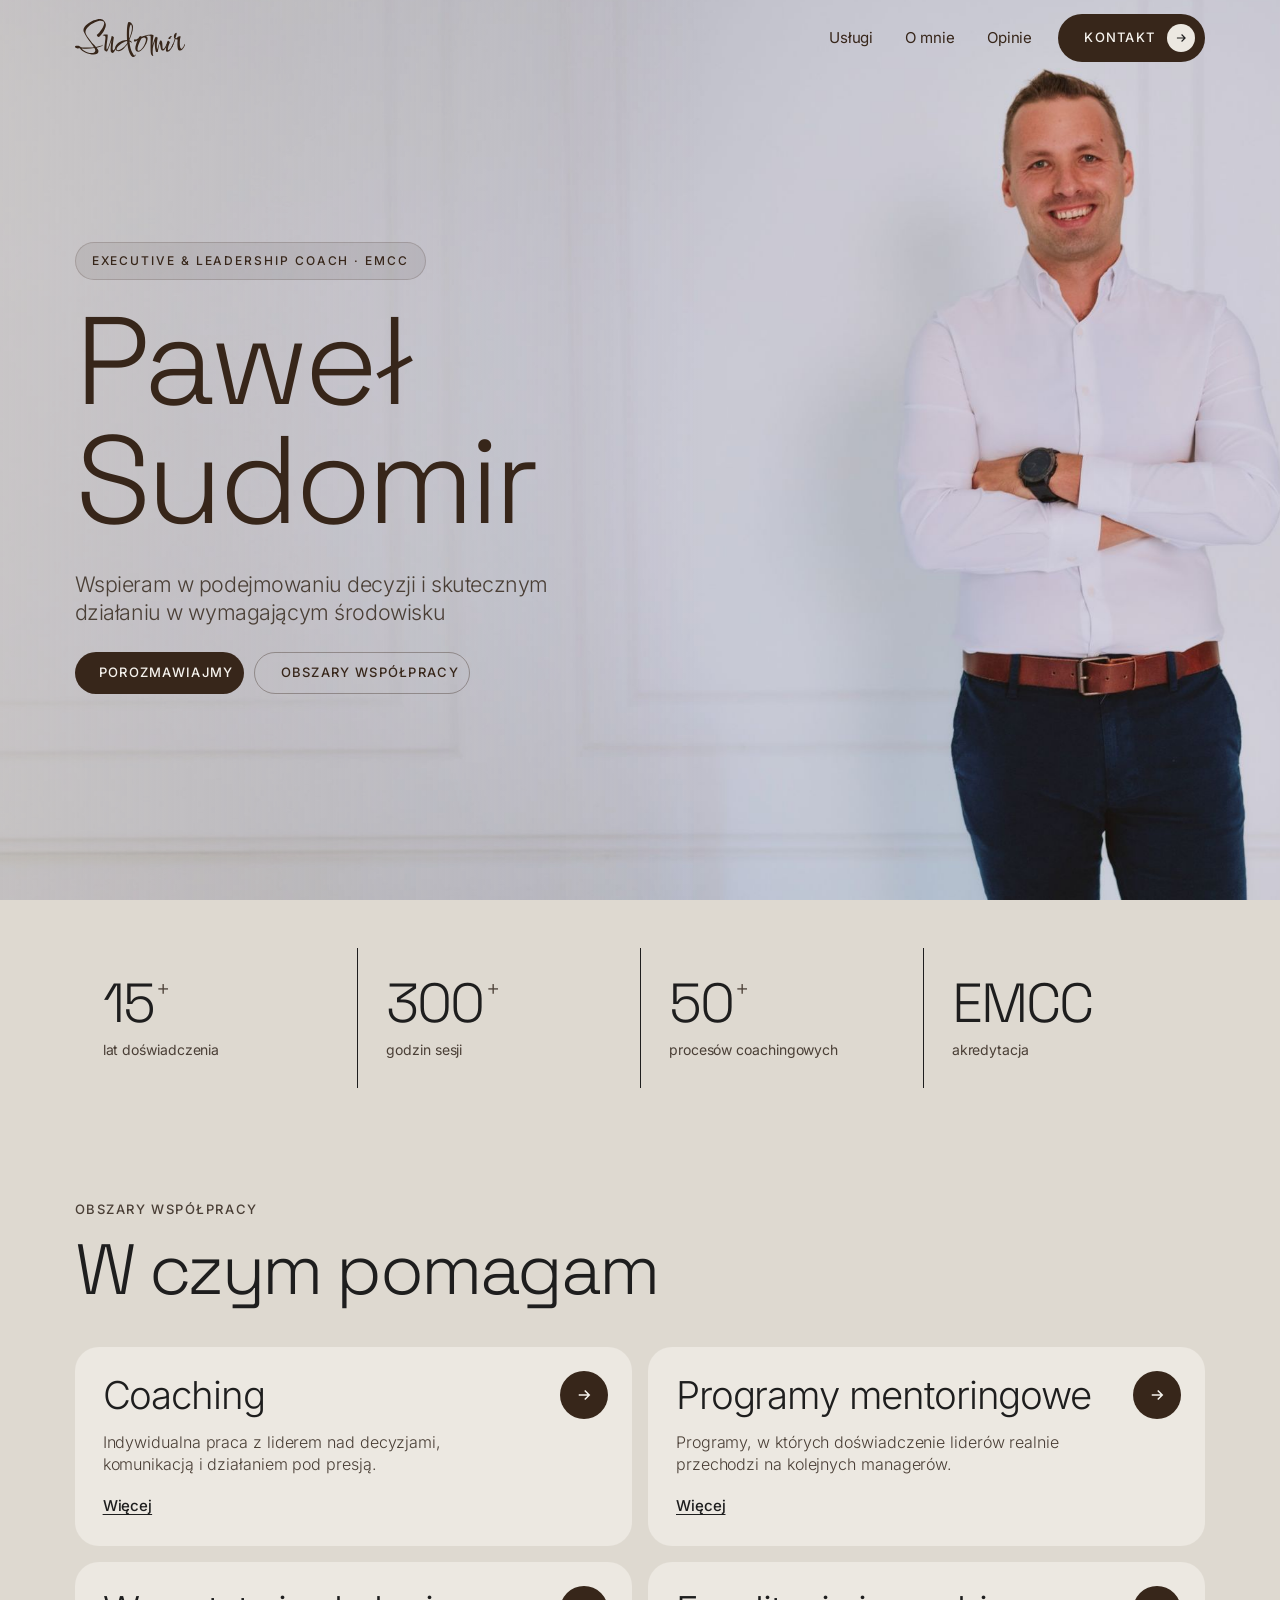
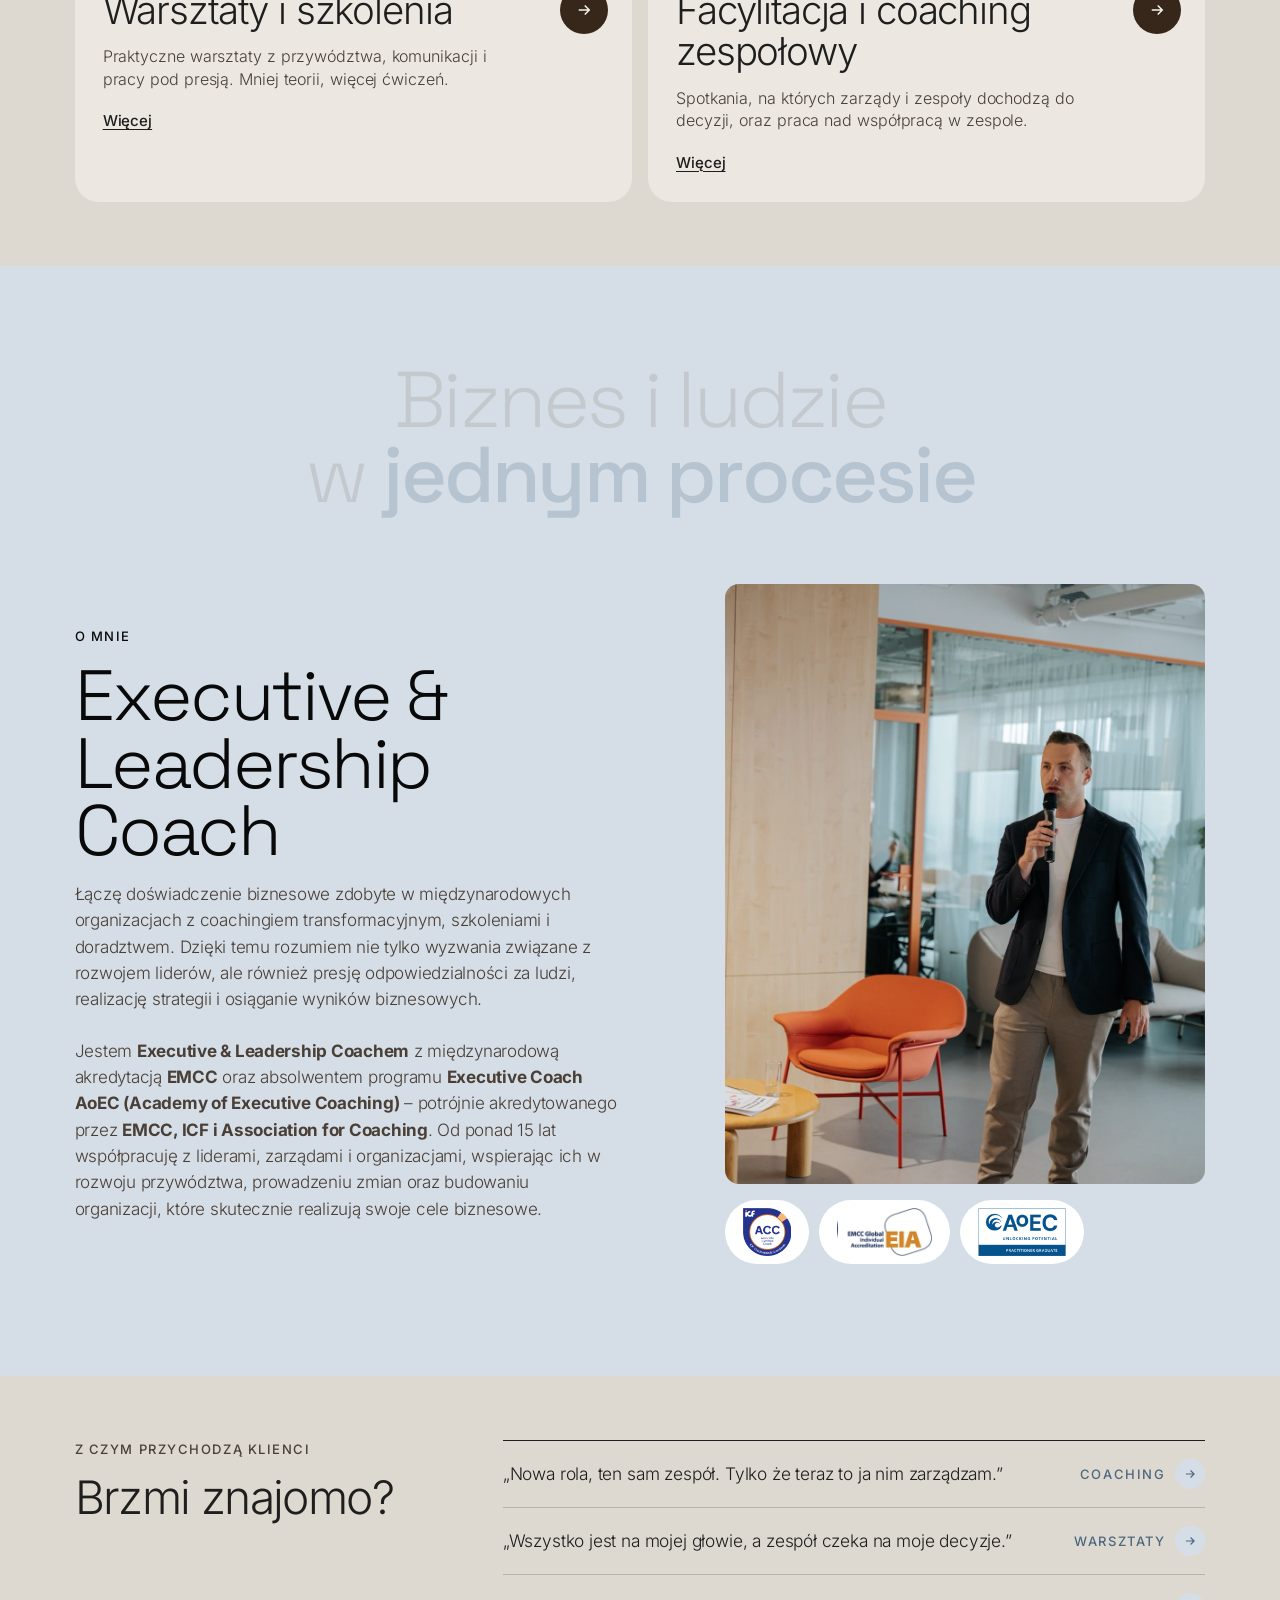
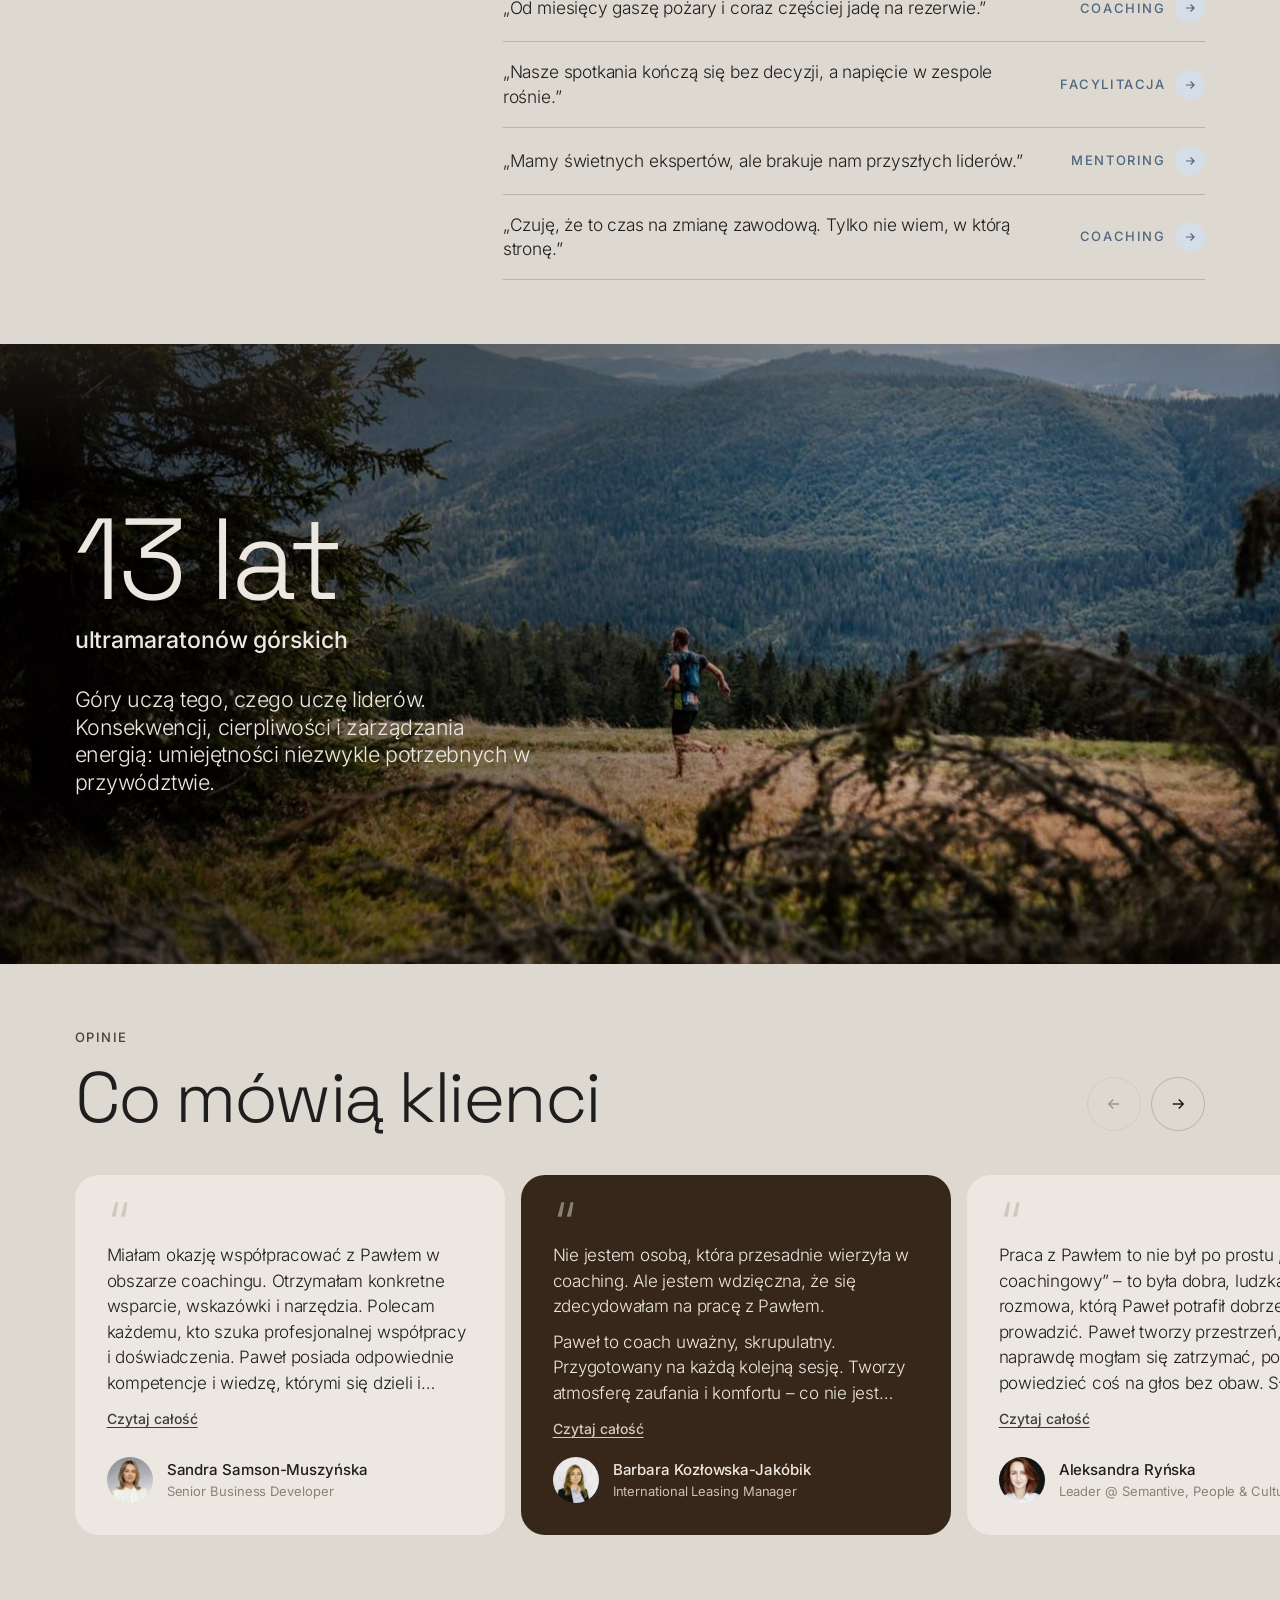
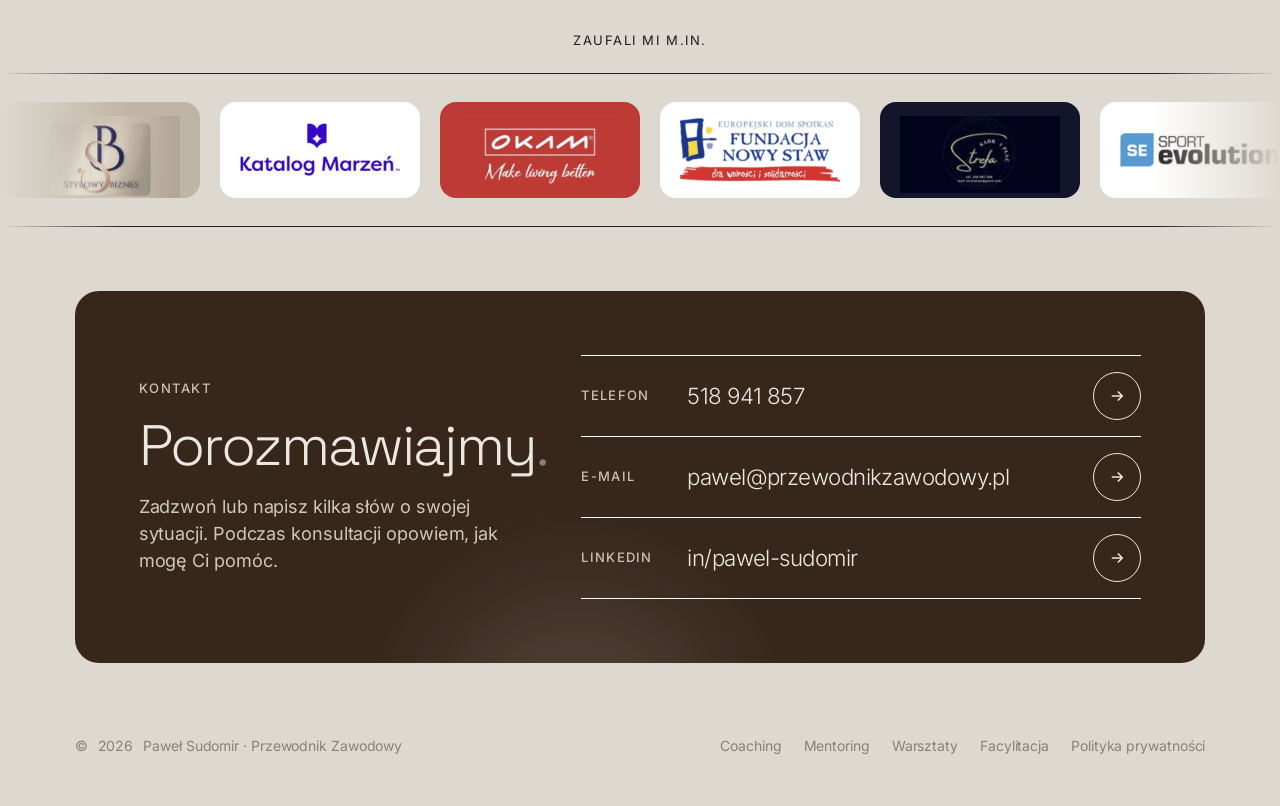
==== commit e2713f12: "Aktualizacja: poprawiony projekt (nowe zdjęcia, logo, akredytacje, style) Co-Authored-By: Claude Opu" ====
--- a/index.html
+++ b/index.html
@@ -9,9 +9,10 @@
 <meta property="og:type" content="website">
 <meta property="og:title" content="Paweł Sudomir — Executive & Leadership Coach">
 <meta property="og:description" content="Executive & Leadership Coach z akredytacją EMCC. Coaching, programy mentoringowe, warsztaty i szkolenia, facylitacja i coaching zespołowy.">
-<meta property="og:image" content="https://przewodnikzawodowy.pl/assets/img/hero.jpg">
-<meta name="theme-color" content="#E2E1E0">
+<meta property="og:image" content="https://przewodnikzawodowy.pl/assets/img/hero-szeroki.jpg">
+<meta name="theme-color" content="#DED9D0">
 <link rel="icon" href="assets/img/favicon.svg" type="image/svg+xml">
+<link rel="preload" href="assets/fonts/inter-latin-wght-normal.woff2" as="font" type="font/woff2" crossorigin>
 <link rel="preload" href="assets/fonts/space-grotesk-latin-wght-normal.woff2" as="font" type="font/woff2" crossorigin>
 <link rel="stylesheet" href="assets/css/style.css">
 <script defer src="assets/js/main.js"></script>
@@ -20,7 +21,7 @@
 <a class="skip" href="#main">Przejdź do treści</a>
 <header class="header" data-solid="0">
   <div class="container">
-    <a class="brand" href="#top" aria-label="Paweł Sudomir — strona główna"><b>Paweł Sudomir</b><small>Executive &amp; Leadership Coach</small></a>
+    <a class="brand" href="#top" aria-label="Paweł Sudomir — strona główna"><svg class="logo-svg" viewBox="0 0 314 108" fill="none" xmlns="http://www.w3.org/2000/svg" aria-hidden="true"><path d="M298.62 89.88C295.66 89.88 293.66 88.24 292.62 84.96C291.58 81.6 291.06 77.48 291.06 72.6C291.06 69.96 291.14 67.4 291.3 64.92C291.46 62.36 291.58 60.24 291.66 58.56C290.38 58.4 289.14 58.16 287.94 57.84C286.82 57.44 285.94 57.04 285.3 56.64C285.22 57.2 284.9 58.36 284.34 60.12C283.78 61.8 283.1 63.76 282.3 66C281.58 68.24 280.78 70.44 279.9 72.6C279.02 74.76 278.18 76.56 277.38 78C276.58 79.36 275.86 80.04 275.22 80.04C274.9 80.04 274.74 79.8 274.74 79.32C274.74 78.68 275.02 77.8 275.58 76.68C277.18 73.4 278.62 70.04 279.9 66.6C281.18 63.16 282.34 59.6 283.38 55.92C282.58 55.6 281.98 55.04 281.58 54.24C281.26 53.36 281.1 52.4 281.1 51.36C281.1 48.48 281.5 46.12 282.3 44.28C283.18 42.44 284.14 41.08 285.18 40.2C286.22 39.24 287.02 38.76 287.58 38.76C288.54 38.76 289.02 39.56 289.02 41.16C289.02 41.96 288.82 43.2 288.42 44.88C288.02 46.48 287.54 48.16 286.98 49.92C286.42 51.6 285.94 52.96 285.54 54C285.54 54 285.78 54.16 286.26 54.48C286.74 54.8 287.26 54.96 287.82 54.96C288.62 54.96 289.38 54.48 290.1 53.52C290.9 52.48 291.82 51.48 292.86 50.52C293.98 49.48 295.38 48.96 297.06 48.96C297.94 48.96 298.7 49.08 299.34 49.32C299.98 49.48 300.3 49.8 300.3 50.28V50.64C299.5 52.64 298.9 55.28 298.5 58.56C298.1 61.76 297.9 65 297.9 68.28C297.9 71.16 298.06 73.88 298.38 76.44C298.7 78.92 299.18 80.92 299.82 82.44C300.54 83.96 301.38 84.72 302.34 84.72C303.3 84.72 304.22 84.2 305.1 83.16C305.98 82.12 306.74 81 307.38 79.8C308.1 78.6 308.58 77.72 308.82 77.16C310.5 74.04 311.54 72.04 311.94 71.16C312.34 70.2 312.86 69.72 313.5 69.72C313.74 69.72 313.86 69.88 313.86 70.2C313.86 70.36 313.78 70.76 313.62 71.4C312.66 74.04 311.46 76.8 310.02 79.68C308.66 82.48 307.02 84.88 305.1 86.88C303.18 88.88 301.02 89.88 298.62 89.88Z" fill="currentColor"/><path d="M268.925 57C268.445 57 267.925 56.92 267.365 56.76C266.885 56.52 266.405 56.28 265.925 56.04C265.605 55.8 265.445 55.48 265.445 55.08C265.445 54.36 265.885 53.48 266.765 52.44C267.645 51.32 268.765 50.36 270.125 49.56C271.485 48.76 272.805 48.36 274.085 48.36C274.805 48.36 275.165 48.56 275.165 48.96C275.165 49.28 274.805 49.68 274.085 50.16C273.205 50.8 272.565 51.68 272.165 52.8C271.765 53.92 271.365 54.92 270.965 55.8C270.565 56.6 269.885 57 268.925 57ZM262.445 93.24C260.925 93.24 259.885 92.76 259.325 91.8C258.765 90.84 258.485 89.36 258.485 87.36C258.485 86.32 258.525 85.2 258.605 84C258.685 82.8 258.845 81.44 259.085 79.92C259.805 74.48 260.605 70.16 261.485 66.96C262.365 63.68 263.485 62.04 264.845 62.04C265.965 62.04 266.965 62.68 267.845 63.96C268.725 65.24 269.325 66.16 269.645 66.72C269.085 67.76 268.325 69.44 267.365 71.76C266.485 74.08 265.685 76.52 264.965 79.08C264.245 81.64 263.885 83.88 263.885 85.8C263.885 87.72 264.325 88.68 265.205 88.68C265.925 88.68 266.725 88.28 267.605 87.48C268.565 86.68 269.445 85.8 270.245 84.84C271.125 83.88 271.685 83.2 271.925 82.8C274.645 78.72 276.365 75.6 277.085 73.44C277.885 71.28 278.645 70.2 279.365 70.2C279.685 70.2 279.845 70.44 279.845 70.92C279.845 71.24 279.765 71.6 279.605 72C279.525 72.32 279.405 72.76 279.245 73.32C278.765 74.6 278.005 76.36 276.965 78.6C275.925 80.76 274.645 82.96 273.125 85.2C271.685 87.44 270.045 89.36 268.205 90.96C266.445 92.48 264.525 93.24 262.445 93.24Z" fill="currentColor"/><path d="M221.994 105.24C221.354 105.24 220.314 104.64 218.874 103.44C217.434 102.32 216.514 101 216.114 99.48C215.554 97.48 215.194 94.84 215.034 91.56C214.874 88.28 214.794 84.72 214.794 80.88C214.794 76.8 214.834 72.64 214.914 68.4C214.994 64.08 215.034 60.12 215.034 56.52C215.034 54.76 215.034 53.16 215.034 51.72C215.034 50.2 214.954 48.88 214.794 47.76C214.634 47.6 214.154 47.48 213.354 47.4C212.634 47.24 211.914 47.12 211.194 47.04C210.554 46.88 210.234 46.8 210.234 46.8C210.234 46.64 210.834 46.28 212.034 45.72C213.314 45.08 215.114 44.76 217.434 44.76C219.754 44.76 221.274 45.2 221.994 46.08C222.714 46.96 223.074 47.72 223.074 48.36C223.074 48.6 223.074 48.84 223.074 49.08C223.074 49.32 223.034 49.56 222.954 49.8C222.314 52.92 221.834 55.76 221.514 58.32C221.194 60.8 220.954 63.36 220.794 66C220.634 68.56 220.514 71.56 220.434 75C220.514 74.76 220.874 73.52 221.514 71.28C222.234 68.96 223.394 65.36 224.994 60.48C226.274 56.4 227.314 53.76 228.114 52.56C228.914 51.28 229.594 50.6 230.154 50.52C230.314 50.6 230.754 50.76 231.474 51C232.194 51.24 232.914 51.64 233.634 52.2C234.354 52.68 234.714 53.32 234.714 54.12V54.36C234.154 57.32 233.634 60.68 233.154 64.44C232.754 68.2 232.554 71.84 232.554 75.36C232.554 77.6 232.634 79.68 232.794 81.6C233.034 83.52 233.434 85.08 233.994 86.28C233.994 85.96 234.234 84.92 234.714 83.16C235.274 81.4 235.914 79.4 236.634 77.16C237.354 74.84 238.034 72.64 238.674 70.56C239.314 68.48 239.794 66.92 240.114 65.88C240.754 63.96 241.314 62.68 241.794 62.04C242.354 61.4 243.114 61.08 244.074 61.08C245.434 61.08 246.394 61.92 246.954 63.6C247.594 65.2 247.994 67.2 248.154 69.6C248.314 72 248.434 74.4 248.514 76.8C248.594 79.2 248.754 81.24 248.994 82.92C249.314 84.52 249.914 85.32 250.794 85.32C251.834 85.32 252.914 84.56 254.034 83.04C255.154 81.44 256.234 79.6 257.274 77.52C258.394 75.44 259.394 73.64 260.274 72.12C261.154 70.52 261.834 69.72 262.314 69.72C262.554 69.72 262.674 69.92 262.674 70.32C262.674 70.64 262.554 71.16 262.314 71.88C261.194 74.6 259.994 77.32 258.714 80.04C257.434 82.76 256.114 85.04 254.754 86.88C253.394 88.72 251.954 89.64 250.434 89.64C248.514 89.64 246.994 89.08 245.874 87.96C245.074 87.24 244.434 85.92 243.954 84C243.474 82 243.074 79.92 242.754 77.76C242.434 75.6 242.114 73.76 241.794 72.24C241.554 70.64 241.274 69.84 240.954 69.84C240.714 69.84 240.354 70.56 239.874 72C239.474 73.36 239.034 75.08 238.554 77.16C238.074 79.24 237.594 81.36 237.114 83.52C236.714 85.6 236.354 87.44 236.034 89.04C235.794 90.64 235.674 91.64 235.674 92.04C235.674 93 235.234 93.56 234.354 93.72C233.554 93.88 232.514 93.96 231.234 93.96C230.674 93.96 230.114 93.08 229.554 91.32C228.994 89.48 228.474 87.16 227.994 84.36C227.594 81.48 227.274 78.44 227.034 75.24C226.794 72.04 226.674 69.08 226.674 66.36C226.674 65.48 226.674 64.68 226.674 63.96C226.674 63.16 226.714 62.44 226.794 61.8C225.514 65.48 224.194 69.96 222.834 75.24C221.474 80.44 220.794 86.08 220.794 92.16C220.794 94.64 220.914 96.96 221.154 99.12C221.394 101.28 221.794 102.96 222.354 104.16C222.434 104.32 222.474 104.52 222.474 104.76C222.474 105.08 222.314 105.24 221.994 105.24Z" fill="currentColor"/><path d="M179.797 92.76C176.917 92.76 174.797 91.84 173.437 90C172.077 88.08 171.397 85.76 171.397 83.04C171.397 80.16 172.077 76.64 173.437 72.48C174.797 68.32 176.237 64.4 177.757 60.72C176.397 61.6 174.997 62.4 173.557 63.12C172.117 63.84 170.837 64.2 169.717 64.2C168.917 64.2 168.317 64 167.917 63.6C167.597 63.2 167.437 62.76 167.437 62.28C167.437 61.88 167.557 61.28 167.797 60.48C168.037 59.68 168.437 58.92 168.997 58.2C169.637 57.48 170.397 57.12 171.277 57.12C171.597 57.12 171.757 57.24 171.757 57.48C171.757 57.56 171.717 57.64 171.637 57.72C171.637 57.72 171.637 57.76 171.637 57.84C171.557 58 171.517 58.16 171.517 58.32C171.517 58.64 171.717 58.8 172.117 58.8C172.357 58.8 172.637 58.76 172.957 58.68C173.357 58.6 173.757 58.44 174.157 58.2C174.957 57.8 175.877 57.32 176.917 56.76C177.957 56.12 179.117 55.48 180.397 54.84L182.197 51.24C182.677 50.36 183.237 49.76 183.877 49.44C184.517 49.04 185.117 48.84 185.677 48.84C186.557 48.84 187.317 49 187.957 49.32C188.677 49.56 189.317 49.88 189.877 50.28C190.757 49.88 191.677 49.52 192.637 49.2C193.677 48.8 194.677 48.52 195.637 48.36C198.677 47.24 201.837 46.36 205.117 45.72C208.397 45 211.637 44.64 214.837 44.64C216.597 44.64 218.397 44.88 220.237 45.36C222.077 45.84 222.997 46.6 222.997 47.64C222.997 47.96 222.677 48.12 222.037 48.12C220.757 48.12 219.277 47.96 217.597 47.64C215.997 47.32 214.397 47.16 212.797 47.16C210.797 47.16 208.877 47.28 207.037 47.52C205.197 47.68 203.477 47.96 201.877 48.36C203.157 48.92 204.197 49.88 204.997 51.24C205.877 52.6 206.317 54.32 206.317 56.4C206.317 58.64 205.757 61.32 204.637 64.44C203.597 67.56 202.157 70.76 200.317 74.04C198.557 77.32 196.517 80.4 194.197 83.28C191.877 86.08 189.477 88.36 186.997 90.12C184.517 91.88 182.117 92.76 179.797 92.76ZM181.117 90.24C182.797 90.24 184.517 89.48 186.277 87.96C188.117 86.44 189.917 84.52 191.677 82.2C193.437 79.88 194.997 77.48 196.357 75C196.997 73.88 197.717 72.36 198.517 70.44C199.397 68.52 200.117 66.48 200.677 64.32C201.317 62.16 201.637 60.2 201.637 58.44C201.637 56.84 201.277 55.52 200.557 54.48C199.917 53.36 198.677 52.8 196.837 52.8C195.957 52.8 194.837 53.04 193.477 53.52C192.117 54 190.677 54.56 189.157 55.2C188.837 55.52 188.517 55.88 188.197 56.28C187.957 56.6 187.757 56.96 187.597 57.36C186.077 60.16 184.557 63.28 183.037 66.72C181.517 70.08 180.237 73.36 179.197 76.56C178.237 79.76 177.757 82.56 177.757 84.96C177.757 88.48 178.877 90.24 181.117 90.24Z" fill="currentColor"/><path d="M165.978 107.88C163.178 107.88 160.698 106.16 158.538 102.72C155.978 98.72 153.938 94 152.418 88.56C150.898 83.12 149.738 77.24 148.938 70.92C147.578 73.08 145.978 75.36 144.138 77.76C142.298 80.16 140.258 82.44 138.018 84.6C135.778 86.68 133.458 88.4 131.058 89.76C128.658 91.04 126.218 91.68 123.738 91.68C121.418 91.68 119.578 91.28 118.218 90.48C116.938 89.68 115.978 88.76 115.338 87.72C114.778 86.6 114.418 85.56 114.258 84.6C114.178 83.64 114.138 82.96 114.138 82.56C114.138 80.32 114.938 77.88 116.538 75.24C118.218 72.6 120.538 70.12 123.498 67.8C126.538 65.4 130.098 63.44 134.178 61.92C138.338 60.4 142.858 59.64 147.738 59.64H147.858C147.698 56.68 147.578 53.68 147.498 50.64C147.418 47.6 147.378 44.52 147.378 41.4C147.378 37.16 147.498 32.96 147.738 28.8C147.978 24.64 148.378 20.88 148.938 17.52C149.578 14.08 150.418 11.4 151.458 9.47997C151.938 8.67997 152.658 8.27997 153.618 8.27997C155.698 8.27997 157.578 9.07997 159.258 10.68C160.938 12.2 162.298 14.04 163.338 16.2C164.378 18.36 164.898 20.44 164.898 22.44C164.898 28.28 163.858 34.32 161.778 40.56C159.698 46.8 157.258 53.36 154.458 60.24V60.6L156.138 61.2C157.738 62 159.058 63 160.098 64.2C161.218 65.32 161.778 66.32 161.778 67.2C161.778 67.52 161.658 67.68 161.418 67.68C161.178 67.68 160.938 67.48 160.698 67.08C158.698 65.32 156.698 64.2 154.698 63.72C155.338 70.44 156.378 76.64 157.818 82.32C159.258 87.92 161.138 92.8 163.458 96.96C164.818 99.44 165.938 101.12 166.818 102C167.698 102.96 168.458 103.44 169.098 103.44C169.738 103.44 170.298 103.04 170.778 102.24C171.338 101.52 171.778 101.16 172.098 101.16C172.338 101.16 172.458 101.4 172.458 101.88V102.36C172.298 102.76 171.978 103.4 171.498 104.28C171.018 105.16 170.338 105.96 169.458 106.68C168.578 107.48 167.418 107.88 165.978 107.88ZM154.098 55.92C155.778 51.6 157.138 47.72 158.178 44.28C159.218 40.84 160.138 37.12 160.938 33.12C161.178 31.84 161.378 30.52 161.538 29.16C161.698 27.72 161.778 26.36 161.778 25.08C161.778 22.76 161.538 20.72 161.058 18.96C160.658 17.2 159.978 16.16 159.018 15.84C157.578 17.04 156.458 19.04 155.658 21.84C154.938 24.56 154.418 27.72 154.098 31.32C153.858 34.84 153.738 38.4 153.738 42C153.738 46.8 153.858 51.44 154.098 55.92ZM122.418 88.8C124.418 88.8 126.618 88.16 129.018 86.88C131.498 85.52 133.938 83.8 136.338 81.72C138.818 79.64 141.098 77.4 143.178 75C145.338 72.52 147.138 70.16 148.578 67.92L148.098 62.88C146.018 62.96 143.658 63.56 141.018 64.68C138.458 65.8 135.818 67.2 133.098 68.88C130.458 70.56 128.018 72.4 125.778 74.4C123.538 76.32 121.698 78.24 120.258 80.16C118.898 82 118.218 83.68 118.218 85.2C118.218 86.64 118.978 87.76 120.498 88.56C120.818 88.64 121.138 88.72 121.458 88.8C121.778 88.8 122.098 88.8 122.418 88.8Z" fill="currentColor"/><path d="M107.067 96.36C105.707 96.36 104.387 95.72 103.107 94.44C101.907 93.08 101.307 91.36 101.307 89.28C101.307 85.36 101.427 81.48 101.667 77.64C101.987 73.72 102.307 70.24 102.627 67.2C103.027 64.08 103.307 61.8 103.467 60.36C102.667 63.72 101.667 67.08 100.467 70.44C99.2672 73.8 98.0672 76.96 96.8672 79.92C95.6672 82.8 94.6272 85.24 93.7472 87.24C92.8672 89.16 92.3472 90.4 92.1872 90.96C91.8672 91.84 91.1872 92.28 90.1472 92.28C89.3472 92.28 88.4272 92.04 87.3872 91.56C86.3472 91.08 85.4272 90.52 84.6272 89.88C83.9072 89.16 83.5072 88.56 83.4272 88.08C83.3472 87.68 83.3072 87.24 83.3072 86.76C83.3072 86.2 83.3072 85.64 83.3072 85.08C83.3072 81.4 83.5472 77.88 84.0272 74.52C84.5072 71.08 84.9472 67.68 85.3472 64.32C85.5072 62.8 85.7472 61.04 86.0672 59.04C86.3872 57.04 86.5472 55.12 86.5472 53.28C86.5472 52.48 86.5072 51.72 86.4272 51C86.3472 50.2 86.1872 49.52 85.9472 48.96C85.6272 48.32 84.8272 47.84 83.5472 47.52C82.2672 47.12 81.1872 46.92 80.3072 46.92C79.3472 46.92 78.8672 46.68 78.8672 46.2C78.8672 45.32 79.7072 44.8 81.3872 44.64C82.9072 44.48 84.3072 44.32 85.5872 44.16C86.8672 43.92 88.1072 43.8 89.3072 43.8C90.4272 43.8 91.3072 43.92 91.9472 44.16C92.6672 44.4 93.0272 44.84 93.0272 45.48C93.0272 48.52 92.7472 52.2 92.1872 56.52C91.6272 60.76 91.0272 65.12 90.3872 69.6C89.8272 74.08 89.5472 78.12 89.5472 81.72C89.5472 82.84 89.5872 83.92 89.6672 84.96C89.7472 85.92 89.9872 86.4 90.3872 86.4C90.9472 86.4 91.7072 85.52 92.6672 83.76C93.6272 81.92 94.6672 79.48 95.7872 76.44C96.9872 73.4 98.1472 70.16 99.2672 66.72C100.387 63.2 101.387 59.84 102.267 56.64C103.147 53.44 103.827 50.76 104.307 48.6C104.387 48.2 104.707 48 105.267 48C106.147 48 107.107 48.48 108.147 49.44C109.267 50.32 110.067 51.32 110.547 52.44C110.307 53.4 109.987 55.16 109.587 57.72C109.187 60.28 108.787 63.16 108.387 66.36C107.987 69.56 107.667 72.72 107.427 75.84C107.187 78.88 107.067 81.44 107.067 83.52C107.067 86 107.307 87.48 107.787 87.96C108.347 88.36 108.907 88.56 109.467 88.56C110.107 88.56 110.827 88 111.627 86.88C112.507 85.76 113.387 84.36 114.267 82.68C115.147 81 116.027 79.36 116.907 77.76C117.787 76.08 118.547 74.68 119.187 73.56C119.907 72.44 120.467 71.88 120.867 71.88C121.187 71.88 121.347 72.08 121.347 72.48C121.347 72.72 121.227 73.16 120.987 73.8C120.667 74.6 120.107 75.92 119.307 77.76C118.587 79.52 117.707 81.48 116.667 83.64C115.627 85.72 114.547 87.72 113.427 89.64C112.307 91.56 111.187 93.16 110.067 94.44C108.947 95.72 107.947 96.36 107.067 96.36Z" fill="currentColor"/><path d="M52.8 100.8C49.36 100.8 45.68 100.32 41.76 99.36C37.84 98.48 34 97.24 30.24 95.64C26.56 93.96 23.24 92.08 20.28 90C17.4 87.92 15.24 85.68 13.8 83.28C13.16 83.28 12.44 83.32 11.64 83.4C10.84 83.48 10 83.52 9.12 83.52C8.16 83.52 6.96 83.36 5.52 83.04C4.08 82.72 2.8 82.16 1.68 81.36C0.56 80.56 0 79.48 0 78.12C0 77.48 0.44 76.92 1.32 76.44C2.28 75.96 4.04 75.72 6.6 75.72C11.56 75.72 15 77.24 16.92 80.28C19.56 80.6 22.36 80.84 25.32 81C28.28 81.16 31.32 81.24 34.44 81.24C37.64 81.24 40.84 81.16 44.04 81C47.32 80.84 50.56 80.56 53.76 80.16C52 77.36 50 74.56 47.76 71.76C45.6 68.96 43.88 66.68 42.6 64.92C39.64 60.92 36.72 56.8 33.84 52.56C30.96 48.24 28.2 43.36 25.56 37.92C24.52 35.84 24 33.72 24 31.56C24 28.36 25 25.36 27 22.56C29 19.68 31.52 17.04 34.56 14.64C37.6 12.24 40.8 10.16 44.16 8.4C47.6 6.56 50.68 5.04 53.4 3.84C56.28 2.64 59.2 1.72 62.16 1.08C65.12 0.36 67.96 0 70.68 0C72.28 0 73.8 0.120001 75.24 0.360003C77.24 0.680003 79.16 1.76 81 3.6C82.92 5.36 84.52 7.48 85.8 9.96C87.08 12.36 87.72 14.76 87.72 17.16C87.72 19.4 87.16 22 86.04 24.96C85 27.84 83.64 30.8 81.96 33.84C80.28 36.8 78.48 39.6 76.56 42.24C74.64 44.8 72.84 46.88 71.16 48.48C69.56 50.08 68.28 50.88 67.32 50.88C65.96 50.88 64.72 50.16 63.6 48.72C62.56 47.28 62.04 46.16 62.04 45.36C62.04 44.88 62.16 44.6 62.4 44.52C64.56 42.92 66.84 40.76 69.24 38.04C71.64 35.32 73.84 32.4 75.84 29.28C77.92 26.08 79.6 22.96 80.88 19.92C82.24 16.8 82.92 14.12 82.92 11.88C82.92 9.32 81.96 7.6 80.04 6.72C78.2 5.76 75.88 5.28 73.08 5.28C70.44 5.28 67.64 5.72 64.68 6.6C61.72 7.4 59.12 8.36 56.88 9.48C49.6 13.08 44 16.56 40.08 19.92C36.16 23.2 33.44 26.28 31.92 29.16C30.48 32.04 29.76 34.68 29.76 37.08C29.76 39.56 30.96 42.88 33.36 47.04C35.76 51.12 39.84 56.64 45.6 63.6C47.76 66.24 50.08 68.92 52.56 71.64C55.12 74.28 57.44 76.84 59.52 79.32C63.28 78.68 66.76 77.88 69.96 76.92C73.24 75.96 76.12 74.84 78.6 73.56C78.68 73.48 78.8 73.44 78.96 73.44C79.2 73.44 79.32 73.56 79.32 73.8C79.32 74.44 79.04 74.92 78.48 75.24C76.72 76.52 74.36 77.68 71.4 78.72C68.44 79.76 65.08 80.68 61.32 81.48C62.92 83.4 64.2 85.24 65.16 87C66.12 88.68 66.6 90.2 66.6 91.56C66.6 94.84 65.28 97.2 62.64 98.64C60.08 100.08 56.8 100.8 52.8 100.8ZM46.92 96.6C50.04 96.6 52.6 96.04 54.6 94.92C56.68 93.8 57.72 92.08 57.72 89.76C57.72 88.8 57.48 87.72 57 86.52C56.52 85.24 55.88 83.92 55.08 82.56C47.64 83.68 39.96 84.24 32.04 84.24C27.4 84.24 22.96 84 18.72 83.52C20.64 86.08 23.16 88.36 26.28 90.36C29.48 92.36 32.88 93.92 36.48 95.04C40.16 96.08 43.64 96.6 46.92 96.6Z" fill="currentColor"/></svg></a>
     <nav class="nav" aria-label="Główna nawigacja">
       <a href="#uslugi">Usługi</a>
       <a href="#o-mnie">O mnie</a>
@@ -40,15 +41,15 @@
   <div class="mm-contact"><a href="tel:+48518941857">518 941 857</a><a href="mailto:pawel@przewodnikzawodowy.pl">pawel@przewodnikzawodowy.pl</a></div>
 </div>
 <main id="main">
-  <section class="hero" id="top" aria-label="Wprowadzenie">
-    <div class="hero-media" data-parallax="0.18"><img src="assets/img/hero.jpg" alt="Paweł Sudomir podczas wystąpienia" width="1672" height="941" fetchpriority="high"></div>
-    <div class="hero-inner container">
+  <section class="hero hero-wide" id="top" aria-label="Wprowadzenie">
+    <div class="hw-media" data-parallax="0.12"><img src="assets/img/hero-szeroki.jpg" alt="Paweł Sudomir" width="3400" height="1374" fetchpriority="high"></div>
+    <div class="hw-inner container">
       <span class="hero-tag fade-in">Executive &amp; Leadership Coach · EMCC</span>
       <h1><span class="line"><span>Paweł</span></span><span class="line"><span>Sudomir</span></span></h1>
       <p class="lead fade-in d1">Wspieram w podejmowaniu decyzji i skutecznym działaniu w wymagającym środowisku</p>
       <div class="hero-actions fade-in d2">
-        <a class="btn btn-cream" href="#kontakt">Porozmawiajmy</a>
-        <a class="btn btn-glass" href="#uslugi">Obszary współpracy <span class="ic"><svg viewBox="0 0 24 24" fill="none" stroke="currentColor" stroke-width="2" aria-hidden="true"><path d="M12 5v14M6 13l6 6 6-6"/></svg></span></a>
+        <a class="btn btn-dark" href="#kontakt">Porozmawiajmy</a>
+        <a class="btn btn-line" href="#uslugi">Obszary współpracy</a>
       </div>
     </div>
   </section>
@@ -66,39 +67,28 @@
     <div class="sec-head rv"><p class="kicker">Obszary współpracy</p><h2 class="h-xl" id="uslugi-h">W czym pomagam</h2></div>
     <div class="services">
       <a class="svc rv" href="uslugi/coaching.html">
-        <span class="nr">(01)</span>
         <span class="arrow" aria-hidden="true"><svg viewBox="0 0 24 24" fill="none" stroke="currentColor" stroke-width="2" aria-hidden="true"><path d="M5 12h14M13 6l6 6-6 6"/></svg></span>
         <span class="bottom"><h3>Coaching</h3><span class="desc"><span>Indywidualna praca z liderem nad decyzjami, komunikacją i działaniem pod presją.</span></span><span class="more">Więcej</span></span>
       </a>
       <a class="svc rv rv-d1" href="uslugi/mentoring.html">
-        <span class="nr">(02)</span>
         <span class="arrow" aria-hidden="true"><svg viewBox="0 0 24 24" fill="none" stroke="currentColor" stroke-width="2" aria-hidden="true"><path d="M5 12h14M13 6l6 6-6 6"/></svg></span>
         <span class="bottom"><h3>Programy mentoringowe</h3><span class="desc"><span>Programy, w których doświadczenie liderów realnie przechodzi na kolejnych managerów.</span></span><span class="more">Więcej</span></span>
       </a>
       <a class="svc rv" href="uslugi/warsztaty.html">
-        <span class="nr">(03)</span>
         <span class="arrow" aria-hidden="true"><svg viewBox="0 0 24 24" fill="none" stroke="currentColor" stroke-width="2" aria-hidden="true"><path d="M5 12h14M13 6l6 6-6 6"/></svg></span>
         <span class="bottom"><h3>Warsztaty i szkolenia</h3><span class="desc"><span>Praktyczne warsztaty z przywództwa, komunikacji i pracy pod presją. Mniej teorii, więcej ćwiczeń.</span></span><span class="more">Więcej</span></span>
       </a>
       <a class="svc rv rv-d1" href="uslugi/facylitacja.html">
-        <span class="nr">(04)</span>
         <span class="arrow" aria-hidden="true"><svg viewBox="0 0 24 24" fill="none" stroke="currentColor" stroke-width="2" aria-hidden="true"><path d="M5 12h14M13 6l6 6-6 6"/></svg></span>
         <span class="bottom"><h3>Facylitacja i coaching zespołowy</h3><span class="desc"><span>Spotkania, na których zarządy i zespoły dochodzą do decyzji, oraz praca nad współpracą w zespole.</span></span><span class="more">Więcej</span></span>
       </a>
     </div>
   </section>
 
+  <div class="about-band">
   <section class="statement container" aria-label="Motto"><p data-words>Biznes i ludzie <br>w <strong>jednym procesie</strong></p></section>
 
-  <section class="about" id="o-mnie" aria-labelledby="o-mnie-h">
-    <div class="gallery" data-gallery>
-      <figure class="g1 rv" data-float="-0.04"><img src="assets/img/sala.jpg" alt="Warsztat prowadzony przez Pawła Sudomira" loading="lazy" width="1000" height="750"></figure>
-      <figure class="g2 rv rv-d1">
-        <div class="ph"><img src="assets/img/coaching.jpg" alt="Paweł Sudomir podczas sesji coachingowej" loading="lazy" width="900" height="1038"></div>
-        <div class="badges"><img src="assets/img/akredytacje.png" alt="Akredytacje: ICF ACC, EMCC Global Individual Accreditation, AoEC Practitioner Graduate" loading="lazy" width="906" height="252"></div>
-      </figure>
-      <figure class="g3 rv rv-d2" data-float="0.05"><img src="assets/img/warsztaty.jpg" alt="Uczestnicy warsztatu przy pracy" loading="lazy" width="900" height="1200"></figure>
-    </div>
+  <section class="about about-2col container" id="o-mnie" aria-labelledby="o-mnie-h">
     <div class="about-text">
       <p class="kicker rv">O mnie</p>
       <h2 class="h-xl rv" id="o-mnie-h">Executive &amp; Leadership Coach</h2>
@@ -106,6 +96,27 @@
         <p>Łączę doświadczenie biznesowe zdobyte w międzynarodowych organizacjach z coachingiem transformacyjnym, szkoleniami i doradztwem. Dzięki temu rozumiem nie tylko wyzwania związane z rozwojem liderów, ale również presję odpowiedzialności za ludzi, realizację strategii i osiąganie wyników biznesowych.</p>
         <p>Jestem <strong>Executive &amp; Leadership Coachem</strong> z międzynarodową akredytacją <strong>EMCC</strong> oraz absolwentem programu <strong>Executive Coach AoEC (Academy of Executive Coaching)</strong> – potrójnie akredytowanego przez <strong>EMCC, ICF i Association for Coaching</strong>. Od ponad 15 lat współpracuję z liderami, zarządami i organizacjami, wspierając ich w rozwoju przywództwa, prowadzeniu zmian oraz budowaniu organizacji, które skutecznie realizują swoje cele biznesowe.</p>
       </div>
+    </div>
+    <figure class="about-photo rv rv-d1">
+      <div class="ph"><img src="assets/img/o-mnie.jpg" alt="Paweł Sudomir podczas wystąpienia" width="1066" height="1600"></div>
+      <figcaption class="akr" aria-label="Akredytacje">
+        <span class="akr-tag"><img src="assets/img/akr-icf.png" alt="ICF ACC – Associate Certified Coach" width="176" height="178"></span>
+        <span class="akr-tag"><img src="assets/img/akr-emcc.png" alt="EMCC Global Individual Accreditation (EIA)" width="200" height="101"></span>
+        <span class="akr-tag"><img src="assets/img/akr-aoec.png" alt="AoEC Practitioner Graduate" width="166" height="90"></span>
+      </figcaption>
+    </figure>
+  </section>
+  </div>
+
+  <section class="section container challenges" aria-labelledby="wyzwania-h">
+    <div class="ch-head rv"><p class="kicker">Z czym przychodzą klienci</p><h2 class="h-md" id="wyzwania-h">Brzmi znajomo?</h2></div>
+    <div class="ch-list">
+      <a class="ch-row rv" href="uslugi/coaching.html"><span class="ch-q">„Nowa rola, ten sam zespół. Tylko że teraz to ja nim zarządzam.”</span><span class="ch-to">Coaching <i><svg viewBox="0 0 24 24" fill="none" stroke="currentColor" stroke-width="2" aria-hidden="true"><path d="M5 12h14M13 6l6 6-6 6"/></svg></i></span></a>
+      <a class="ch-row rv" href="uslugi/warsztaty.html"><span class="ch-q">„Wszystko jest na mojej głowie, a zespół czeka na moje decyzje.”</span><span class="ch-to">Warsztaty <i><svg viewBox="0 0 24 24" fill="none" stroke="currentColor" stroke-width="2" aria-hidden="true"><path d="M5 12h14M13 6l6 6-6 6"/></svg></i></span></a>
+      <a class="ch-row rv" href="uslugi/coaching.html"><span class="ch-q">„Od miesięcy gaszę pożary i coraz częściej jadę na rezerwie.”</span><span class="ch-to">Coaching <i><svg viewBox="0 0 24 24" fill="none" stroke="currentColor" stroke-width="2" aria-hidden="true"><path d="M5 12h14M13 6l6 6-6 6"/></svg></i></span></a>
+      <a class="ch-row rv" href="uslugi/facylitacja.html"><span class="ch-q">„Nasze spotkania kończą się bez decyzji, a napięcie w zespole rośnie.”</span><span class="ch-to">Facylitacja <i><svg viewBox="0 0 24 24" fill="none" stroke="currentColor" stroke-width="2" aria-hidden="true"><path d="M5 12h14M13 6l6 6-6 6"/></svg></i></span></a>
+      <a class="ch-row rv" href="uslugi/mentoring.html"><span class="ch-q">„Mamy świetnych ekspertów, ale brakuje nam przyszłych liderów.”</span><span class="ch-to">Mentoring <i><svg viewBox="0 0 24 24" fill="none" stroke="currentColor" stroke-width="2" aria-hidden="true"><path d="M5 12h14M13 6l6 6-6 6"/></svg></i></span></a>
+      <a class="ch-row rv" href="uslugi/coaching.html"><span class="ch-q">„Czuję, że to czas na zmianę zawodową. Tylko nie wiem, w którą stronę.”</span><span class="ch-to">Coaching <i><svg viewBox="0 0 24 24" fill="none" stroke="currentColor" stroke-width="2" aria-hidden="true"><path d="M5 12h14M13 6l6 6-6 6"/></svg></i></span></a>
     </div>
   </section>
 
@@ -159,12 +170,12 @@
   </section>
 
   <section class="contact-wrap container" id="kontakt" aria-labelledby="kontakt-h">
-    <div class="contact rv">
+    <div class="contact contact-simple rv">
       <div class="blob" aria-hidden="true"></div>
       <div>
         <p class="kicker">Kontakt</p>
         <h2 id="kontakt-h">Porozmawiajmy<span>.</span></h2>
-        <p class="note">Podczas konsultacji opowiem, jak mogę Ci pomóc.</p>
+        <p class="note">Zadzwoń lub napisz kilka słów o swojej sytuacji. Podczas konsultacji opowiem, jak mogę Ci pomóc.</p>
       </div>
       <div class="c-rows">
         <a class="c-row" href="tel:+48518941857"><small>Telefon</small><span>518 941 857</span><i><svg viewBox="0 0 24 24" fill="none" stroke="currentColor" stroke-width="2" aria-hidden="true"><path d="M5 12h14M13 6l6 6-6 6"/></svg></i></a>
--- a/assets/css/style.css
+++ b/assets/css/style.css
@@ -6,6 +6,8 @@
 @font-face{font-family:"Space Grotesk";font-style:normal;font-display:swap;font-weight:300 700;src:url(../fonts/space-grotesk-latin-ext-wght-normal.woff2) format("woff2-variations");unicode-range:U+0100-02BA,U+02BD-02C5,U+02C7-02CC,U+02CE-02D7,U+02DD-02FF,U+0304,U+0308,U+0329,U+1D00-1DBF,U+1E00-1E9F,U+1EF2-1EFF,U+2020,U+20A0-20AB,U+20AD-20C0,U+2113,U+2C60-2C7F,U+A720-A7FF}
 @font-face{font-family:"Space Grotesk";font-style:normal;font-display:swap;font-weight:300 700;src:url(../fonts/space-grotesk-latin-wght-normal.woff2) format("woff2-variations");unicode-range:U+0000-00FF,U+0131,U+0152-0153,U+02BB-02BC,U+02C6,U+02DA,U+02DC,U+0304,U+0308,U+0329,U+2000-206F,U+20AC,U+2122,U+2191,U+2193,U+2212,U+2215,U+FEFF,U+FFFD}
 
+@font-face{font-family:"Inter";font-style:normal;font-display:swap;font-weight:100 900;src:url(../fonts/inter-latin-ext-wght-normal.woff2) format("woff2-variations");unicode-range:U+0100-02BA,U+02BD-02C5,U+02C7-02CC,U+02CE-02D7,U+02DD-02FF,U+0304,U+0308,U+0329,U+1D00-1DBF,U+1E00-1E9F,U+1EF2-1EFF,U+2020,U+20A0-20AB,U+20AD-20C0,U+2113,U+2C60-2C7F,U+A720-A7FF}
+@font-face{font-family:"Inter";font-style:normal;font-display:swap;font-weight:100 900;src:url(../fonts/inter-latin-wght-normal.woff2) format("woff2-variations");unicode-range:U+0000-00FF,U+0131,U+0152-0153,U+02BB-02BC,U+02C6,U+02DA,U+02DC,U+0304,U+0308,U+0329,U+2000-206F,U+20AC,U+2122,U+2191,U+2193,U+2212,U+2215,U+FEFF,U+FFFD}
 :root{
   --bg:#E2E1E0;        /* tło strony */
   --ink:#16140F;       /* tekst główny */
@@ -451,3 +453,270 @@
 .review blockquote{font-size:17px;line-height:1.5}
 .stat p{font-size:14px}
 .about-text .body{font-size:17px;line-height:1.55;color:var(--ink-2)}
+
+/* =========================================================
+   Runda 3: akcent kolorystyczny, logo PS, hero z portretem,
+   „Brzmi znajomo?”, wartości, kroki, formularz
+   ========================================================= */
+:root{
+  --accent:#D9BBAA;      /* pudrowa glina — kolor dodatkowy marki */
+  --accent-l:#EBDCD2;    /* jasna wersja na tła */
+  --accent-d:#9E6A57;    /* ciemna wersja na tekst / detale */
+}
+
+/* logo / monogram */
+.brand{flex-direction:row;align-items:center;gap:12px}
+.brand-txt{display:flex;flex-direction:column;line-height:1.2}
+.mono{width:44px;height:44px;flex:none}
+.mono text{font-family:"Space Grotesk",sans-serif}
+.mono-dot{fill:var(--accent)}
+.brand-mono .brand-txt{display:none}
+
+/* hero z portretem */
+.hero-split{display:grid;grid-template-columns:1fr 1fr;height:calc(100svh - 76px);min-height:600px;max-height:860px;background:var(--dark)}
+.hero-split::after{display:none}
+.hs-text{position:relative;overflow:hidden;isolation:isolate;display:flex;align-items:center;padding:48px clamp(24px,4vw,64px) 64px max(var(--pad),calc((100vw - var(--max))/2 + var(--pad)))}
+.hs-text .blob{position:absolute;z-index:-1;left:25%;bottom:-220px;width:520px;height:520px;border-radius:50%;background:radial-gradient(circle,rgba(217,187,170,.22),rgba(217,187,170,0) 70%);filter:blur(30px);animation:blob 14s ease-in-out infinite}
+.hs-inner{display:flex;flex-direction:column}
+.hero-split h1{font-size:clamp(60px,7.6vw,120px)}
+.hero-split .lead{max-width:520px;color:var(--nude)}
+.hs-photo{position:relative;overflow:hidden;background:var(--nude)}
+.hs-photo img{position:absolute;inset:0;width:100%;height:100%;object-fit:cover;object-position:50% 30%;filter:saturate(.9);animation:heroZoom 2.4s var(--ease) both}
+.hs-photo::before{content:"";position:absolute;inset:0;z-index:1;pointer-events:none;background:linear-gradient(90deg,var(--dark) 0%,rgba(35,22,11,.85) 8%,rgba(35,22,11,.45) 22%,rgba(35,22,11,.12) 42%,rgba(35,22,11,0) 60%)}
+.hero-split .btn-glass{background:rgba(255,255,255,.12);border:1px solid rgba(255,255,255,.25)}
+.hero-tag{background:rgba(217,187,170,.16)}
+
+/* Brzmi znajomo? */
+.ch-grid{display:grid;grid-template-columns:repeat(3,minmax(0,1fr));gap:16px}
+.ch{display:flex;flex-direction:column;justify-content:space-between;gap:28px;min-height:220px;padding:28px;border-radius:var(--r);background:var(--off);transition:background .45s var(--ease),transform .45s var(--ease)}
+.ch-q{font-weight:300;font-size:clamp(20px,1.65vw,24px);line-height:1.3;letter-spacing:-.02em;color:var(--ink)}
+.ch-to{display:inline-flex;align-items:center;gap:10px;font-size:13px;font-weight:500;letter-spacing:.12em;text-transform:uppercase;color:var(--accent-d)}
+.ch-to i{width:30px;height:30px;border-radius:50%;display:grid;place-items:center;background:var(--accent-l);color:var(--accent-d);transition:transform .4s var(--ease),background .3s}
+.ch-to i svg{width:14px;height:14px}
+.ch:hover{background:var(--accent-l);transform:translateY(-3px)}
+.ch:hover .ch-to i{background:var(--accent-d);color:var(--off);transform:rotate(-45deg)}
+
+/* hasło: akcent */
+.statement strong{color:var(--accent-d)}
+
+/* podstrony: Brzmi znajomo, kroki, wartości */
+.sp-pains{padding-top:clamp(64px,8vw,112px);display:grid;grid-template-columns:1fr 1.4fr;gap:0 clamp(40px,6vw,112px);align-items:start}
+.sp-pains .kicker,.sp-pains .sp-h{grid-column:1}
+.sp-pains .sp-h{margin-bottom:0}
+.sp-pains ul{grid-column:2;grid-row:1/span 2;list-style:none;display:flex;flex-direction:column;gap:12px}
+.sp-pains li{padding:22px 26px;border-radius:var(--r);background:var(--accent-l);font-weight:300;font-size:clamp(19px,1.6vw,23px);line-height:1.35;letter-spacing:-.015em;color:var(--ink)}
+.sp-steps{padding-top:clamp(64px,8vw,112px)}
+.sp-steps ol{list-style:none;display:grid;grid-template-columns:repeat(3,minmax(0,1fr));gap:clamp(20px,3vw,40px)}
+.step{border-top:1px solid var(--line);padding-top:20px}
+.step small{display:block;font-size:13px;font-weight:500;color:var(--accent-d);margin-bottom:22px}
+.step b{display:block;font-weight:400;font-size:clamp(22px,2vw,28px);letter-spacing:-.025em;line-height:1.1}
+.step p{margin-top:12px;font-size:16px;line-height:1.5;color:var(--ink-2);max-width:360px}
+.sp-grid-1{grid-template-columns:1fr}
+.sp-grid-1 .lines{display:grid;grid-template-columns:1fr 1fr;column-gap:40px;border-top:0}
+.sp-grid-1 .lines li:nth-child(-n+2){border-top:1px solid var(--line)}
+.sp-values{padding-top:clamp(64px,8vw,112px)}
+.values{list-style:none;display:grid;grid-template-columns:repeat(3,minmax(0,1fr));gap:16px}
+.val{padding:28px;border-radius:var(--r);background:var(--off);min-height:190px;display:flex;flex-direction:column;gap:14px;transition:background .4s}
+.val b{font-weight:400;font-size:clamp(21px,1.8vw,26px);letter-spacing:-.025em;display:flex;align-items:center;gap:12px}
+.val b::before{content:"";width:8px;height:8px;border-radius:50%;background:var(--accent);flex:none}
+.val p{font-size:16px;line-height:1.5;color:var(--ink-2)}
+.val:hover{background:var(--accent-l)}
+
+/* kontakt z formularzem */
+.contact{grid-template-columns:minmax(0,1fr) minmax(0,1fr);align-items:start}
+.contact .note{max-width:420px}
+.c-lines{margin-top:36px;display:flex;flex-direction:column;border-top:1px solid rgba(255,255,255,.18)}
+.c-line{display:grid;grid-template-columns:90px minmax(0,1fr);gap:16px;padding:16px 0;border-bottom:1px solid rgba(255,255,255,.18);transition:padding .35s var(--ease),color .3s}
+.c-line small{font-size:12px;font-weight:500;letter-spacing:.1em;text-transform:uppercase;color:var(--muted-l);padding-top:4px}
+.c-line span{font-weight:300;font-size:clamp(17px,1.4vw,21px);letter-spacing:-.02em;overflow-wrap:anywhere}
+.c-line:hover{padding-left:8px;color:var(--accent)}
+.c-form{display:flex;flex-direction:column;gap:14px}
+.f{display:flex;flex-direction:column;gap:6px}
+.f label{font-size:13px;color:var(--muted-l)}
+.f label em{font-style:normal;opacity:.7}
+.f input,.f textarea{font:inherit;font-size:16px;color:var(--off);background:rgba(255,255,255,.06);border:1px solid rgba(255,255,255,.16);border-radius:14px;padding:14px 16px;outline:none;transition:border-color .25s,background .25s;resize:vertical}
+.f input:focus,.f textarea:focus{border-color:var(--accent);background:rgba(255,255,255,.09)}
+.f .invalid,.f input.invalid,.f textarea.invalid{border-color:#E39A86}
+.f textarea::placeholder{color:rgba(255,255,255,.35)}
+.consent{display:flex;gap:12px;align-items:flex-start;font-size:13px;line-height:1.45;color:var(--muted-l);cursor:pointer}
+.consent input{margin-top:2px;width:18px;height:18px;flex:none;accent-color:var(--accent)}
+.consent a{text-decoration:underline}
+.consent.invalid{color:#E39A86}
+.c-form .btn{align-self:flex-start;margin-top:6px}
+.f-status{font-size:14px;color:var(--accent);min-height:1.2em}
+
+@media (max-width:1100px){.ch-grid{grid-template-columns:repeat(2,minmax(0,1fr))}.values{grid-template-columns:repeat(2,minmax(0,1fr))}}
+@media (max-width:960px){
+  .hero-split{grid-template-columns:1fr;height:auto;max-height:none;min-height:0}
+  .hs-text{padding:56px var(--pad) 40px}
+  .hs-photo{height:min(105vw,520px)}
+  .hs-photo img{object-position:50% 25%}
+  .hs-photo::before{background:linear-gradient(180deg,var(--dark) 0%,rgba(35,22,11,.7) 14%,rgba(35,22,11,.25) 38%,rgba(35,22,11,0) 60%)}
+  .sp-pains{grid-template-columns:1fr}
+  .sp-pains ul{grid-column:1;grid-row:auto;margin-top:28px}
+  .sp-steps ol{grid-template-columns:1fr}
+  .sp-grid-1 .lines{grid-template-columns:1fr}
+  .sp-grid-1 .lines li:nth-child(2){border-top:0}
+  .contact{grid-template-columns:1fr}
+}
+@media (max-width:760px){
+  .hero-split .hero-actions{margin-top:28px}
+  .ch-grid{display:flex;overflow-x:auto;scroll-snap-type:x mandatory;scrollbar-width:none;gap:12px}
+  .ch-grid::-webkit-scrollbar{display:none}
+  .ch{flex:0 0 78%;scroll-snap-align:start;min-height:200px}
+  .values{grid-template-columns:1fr}
+  .val{min-height:0}
+  .c-form .btn{align-self:stretch}
+}
+
+.sp-pains{grid-template-rows:auto 1fr}
+.sp-pains .sp-h{align-self:start}
+.mono circle{stroke:currentColor}
+
+/* =========================================================
+   Typografia: Inter (tekst, menu, przyciski) + Space Grotesk (duże nagłówki)
+   ========================================================= */
+:root{--f-body:"Inter",system-ui,-apple-system,sans-serif;--f-head:"Space Grotesk","Inter",sans-serif}
+body,button,input,textarea{font-family:var(--f-body)}
+body{letter-spacing:-.005em}
+.hero h1,.h-xl,.svc h3,.statement p,.sp-main h1,.sp-h,.contact h2,.passion .big,.stat .num,.o-row span,.legal h1,.mobile-menu nav a{font-family:var(--f-head)}
+.mono text{font-family:"Space Grotesk",sans-serif}
+/* Inter jest szerszy i ciemniejszy niż Space Grotesk — wyrównanie wag i rozmiarów */
+.hero .lead,.sp-main .lead,.sp-intro-text,.passion .txt,.review blockquote,.rd-body blockquote,.ch-q,.sp-pains li,.c-line span,.about-text .body{font-weight:300}
+.btn{letter-spacing:.1em;font-size:13px}
+.kicker{letter-spacing:.12em}
+.ch-q{font-size:clamp(18px,1.45vw,21px);line-height:1.4;letter-spacing:-.015em}
+.sp-pains li{font-size:clamp(17px,1.4vw,20px)}
+.step b,.val b{font-weight:500;font-size:clamp(18px,1.5vw,21px);letter-spacing:-.015em}
+.passion .sub{font-weight:500}
+
+/* =========================================================
+   Runda 4: paleta (Dark Chocolate / Khadi / Marlborough Blue /
+   Blackout / Bronco), logo, szerokie hero, lista wyzwań
+   ========================================================= */
+:root{
+  --bg:#DED9D0;        /* Khadi */
+  --ink:#1E1E1E;       /* Blackout */
+  --ink-2:#4A3F36;
+  --dark:#37261A;      /* Dark Chocolate */
+  --off:#ECE8E1;       /* jasne karty */
+  --cream:#F6F3EE;
+  --nude:#CFC8BC;
+  --muted:#8A8175;     /* Bronco (ciemniejszy, do tekstu) */
+  --bronco:#AAA194;    /* Bronco */
+  --muted-l:#C9C1B5;
+  --line:#1E1E1E;
+  --accent:#8AA2BA;    /* Marlborough Blue */
+  --accent-l:#D5DEE7;
+  --accent-d:#4E6780;
+}
+header.is-solid,.header.is-solid{background:rgba(222,217,208,.88)}
+
+/* logo */
+.logo-svg{height:38px;width:auto;display:block}
+.brand{color:inherit}
+.footer .container>span{display:flex;align-items:center;gap:10px}
+
+/* hero na pełną szerokość, zdjęcie z dużą ilością tła */
+.hero-wide{height:100vh;height:100svh;min-height:640px;max-height:940px;background:#C9C6CB;color:var(--ink)}
+.hero-wide::after{background:linear-gradient(90deg,rgba(222,217,208,.55) 0%,rgba(222,217,208,.25) 35%,rgba(222,217,208,0) 55%)}
+.hw-media{position:absolute;inset:-6% 0 0;will-change:transform}
+.hw-media img{width:100%;height:100%;object-fit:cover;object-position:52% 30%;animation:heroZoom 2.4s var(--ease) both}
+.hw-inner{position:relative;z-index:2;height:100%;display:flex;flex-direction:column;justify-content:center;padding-top:76px;padding-bottom:40px}
+.hero-wide .hero-tag{background:rgba(55,38,26,.08);color:var(--dark);border:1px solid rgba(55,38,26,.18);backdrop-filter:none}
+.hero-wide h1{color:var(--dark)}
+.hero-wide .lead{color:var(--ink-2);max-width:520px}
+.hero-wide .btn-dark{background:var(--dark);color:var(--cream)}
+.hero-wide .btn-line{border:1px solid rgba(55,38,26,.35);color:var(--dark);padding:10px 10px 10px 26px}
+.hero-wide .btn-line .ic{border-color:currentColor}
+.home .header:not(.is-solid){color:var(--dark)}
+.home .header:not(.is-solid) .nav .btn{background:var(--dark);color:var(--cream)}
+.home .header:not(.is-solid) .burger{background:var(--dark);color:var(--cream)}
+
+/* Brzmi znajomo — mniejsza lista zamiast kafelków */
+.h-md{font-weight:300;font-size:clamp(34px,3.6vw,52px);line-height:1;letter-spacing:-.035em;color:var(--ink);margin-top:14px}
+.challenges{display:grid;grid-template-columns:1fr 2fr;gap:clamp(32px,6vw,96px);align-items:start}
+.ch-head{position:sticky;top:110px}
+.ch-list{border-top:1px solid var(--line)}
+.ch-row{display:grid;grid-template-columns:minmax(0,1fr) auto;align-items:center;gap:24px;padding:18px 0;border-bottom:1px solid rgba(30,30,30,.2);transition:padding .35s var(--ease)}
+.ch-row .ch-q{font-weight:300;font-size:clamp(17px,1.35vw,20px);line-height:1.4;letter-spacing:-.01em}
+.ch-row .ch-to{white-space:nowrap}
+.ch-row:hover{padding-left:10px}
+.ch-row:hover .ch-to i{background:var(--accent-d);color:var(--cream);transform:rotate(-45deg)}
+
+/* kontakt bez formularza */
+.contact-simple{grid-template-columns:minmax(0,1fr) minmax(0,560px);align-items:center}
+
+@media (max-width:960px){
+  .challenges{grid-template-columns:1fr;gap:24px}
+  .ch-head{position:static}
+  .contact-simple{grid-template-columns:1fr}
+}
+@media (max-width:760px){
+  .hero-wide{max-height:none}
+  .hw-media img{object-position:76% 30%}
+  .hero-wide::after{background:linear-gradient(180deg,rgba(222,217,208,.7) 0%,rgba(222,217,208,.35) 38%,rgba(222,217,208,0) 58%)}
+  .hw-inner{justify-content:flex-start;padding-top:108px;padding-bottom:32px}
+  .hero-wide .hero-actions{margin-top:auto}
+  .hero-wide .btn-line{justify-content:center}
+  .ch-row{grid-template-columns:1fr;gap:10px}
+  .logo-svg{height:32px}
+}
+@media (max-width:760px){
+  .hero-wide{height:auto;min-height:0;display:flex;flex-direction:column;background:var(--bg)}
+  .hero-wide::after{display:none}
+  .hw-inner{order:1;height:auto;padding-top:104px;padding-bottom:28px}
+  .hero-wide .hero-actions{margin-top:24px}
+  .hw-media{order:2;position:relative;inset:auto;height:min(115vw,480px);transform:none!important;overflow:hidden}
+  .hw-media img{object-position:73% 20%}
+  .hw-media::before{content:"";position:absolute;inset:0;z-index:1;background:linear-gradient(180deg,var(--bg) 0%,rgba(222,217,208,0) 22%)}
+}
+
+/* ===== Round 5: about band, simpler card titles ===== */
+.hero-actions .btn .ic{display:none}
+.svc .nr{display:none}
+.svc h3{font-family:var(--f-body);font-weight:500;letter-spacing:-.02em;text-transform:none}
+.about-band{background:var(--accent-l);position:relative}
+.about-band .statement{padding-block:96px 24px}
+.about.about-2col{display:grid;grid-template-columns:minmax(0,1.1fr) minmax(0,1fr);gap:clamp(40px,7vw,112px);align-items:center;padding-block:48px 112px;padding-inline:var(--pad);max-width:1320px;margin-inline:auto}
+.about-2col .about-text{align-items:flex-start;text-align:left;padding-inline:0;max-width:none}
+.about-2col .about-text .body{max-width:620px;font-size:17px}
+.about-photo{margin:0;display:flex;flex-direction:column;gap:16px;width:100%;max-width:480px;justify-self:end}
+.about-photo .ph{border-radius:14px;overflow:hidden;aspect-ratio:4/5;isolation:isolate}
+.about-photo .ph img{width:100%;height:100%;object-fit:cover;object-position:50% 25%;display:block}
+.akr{display:flex;flex-wrap:wrap;gap:10px}
+.akr-tag{background:#fff;border-radius:999px;height:56px;padding:8px 20px;display:inline-flex;align-items:center}
+.akr-tag img{height:100%;width:auto;max-width:110px;object-fit:contain;display:block}
+@media (max-width:760px){
+  .about-band .statement{padding-block:56px 8px}
+  .about.about-2col{grid-template-columns:1fr;padding-block:32px 64px;gap:32px}
+  .about-photo{justify-self:stretch;max-width:none}
+  .akr-tag{height:48px;padding:6px 14px}
+}
+.about.about-2col{max-width:none;margin-inline:0;padding-inline:0}
+.svc h3{font-size:clamp(24px,2.3vw,32px);line-height:1.15}
+.akr-tag{height:64px;padding:8px 18px}
+@media (max-width:760px){.akr-tag{height:52px;padding:6px 14px}}
+.about.about-2col{max-width:var(--max);margin-inline:auto;padding-inline:var(--pad)}
+
+/* ===== Round 6: service hero – "drawer" panel overlapping photo ===== */
+.sp-hero{background:var(--dark)}
+.sp-text{z-index:2;background:var(--dark);border-radius:0 clamp(28px,3vw,44px) clamp(28px,3vw,44px) 0;margin-right:calc(-1 * clamp(28px,3vw,44px))}
+.sp-photo{z-index:1}
+.sp-photo::before{display:none}
+.sp-photo img{filter:none}
+@media (max-width:760px){
+  .sp-text{border-radius:0 0 28px 28px;margin-right:0;margin-bottom:-28px}
+  .sp-photo{height:calc(min(70vw,420px) + 28px)}
+}
+
+/* ===== Round 7: service cards – description always visible ===== */
+.svc{min-height:0;gap:28px}
+.svc .bottom{padding-right:72px;gap:14px}
+.svc h3{font-weight:300;font-size:clamp(30px,3vw,42px);line-height:1.08;letter-spacing:-.03em;max-width:none}
+.svc .desc,.svc:hover .desc{display:block;opacity:1}
+.svc .desc>span{color:var(--ink-2);max-width:480px;font-size:16px;-webkit-line-clamp:3}
+.svc:hover .desc>span{color:var(--muted-l)}
+.svc .more{margin-top:6px}
+@media (max-width:960px),(hover:none){.svc .desc{display:block}}
+@media (max-width:760px){.svc .bottom{padding-right:0}.svc h3{padding-right:60px;font-size:30px}.svc .desc>span{font-size:15px}}
